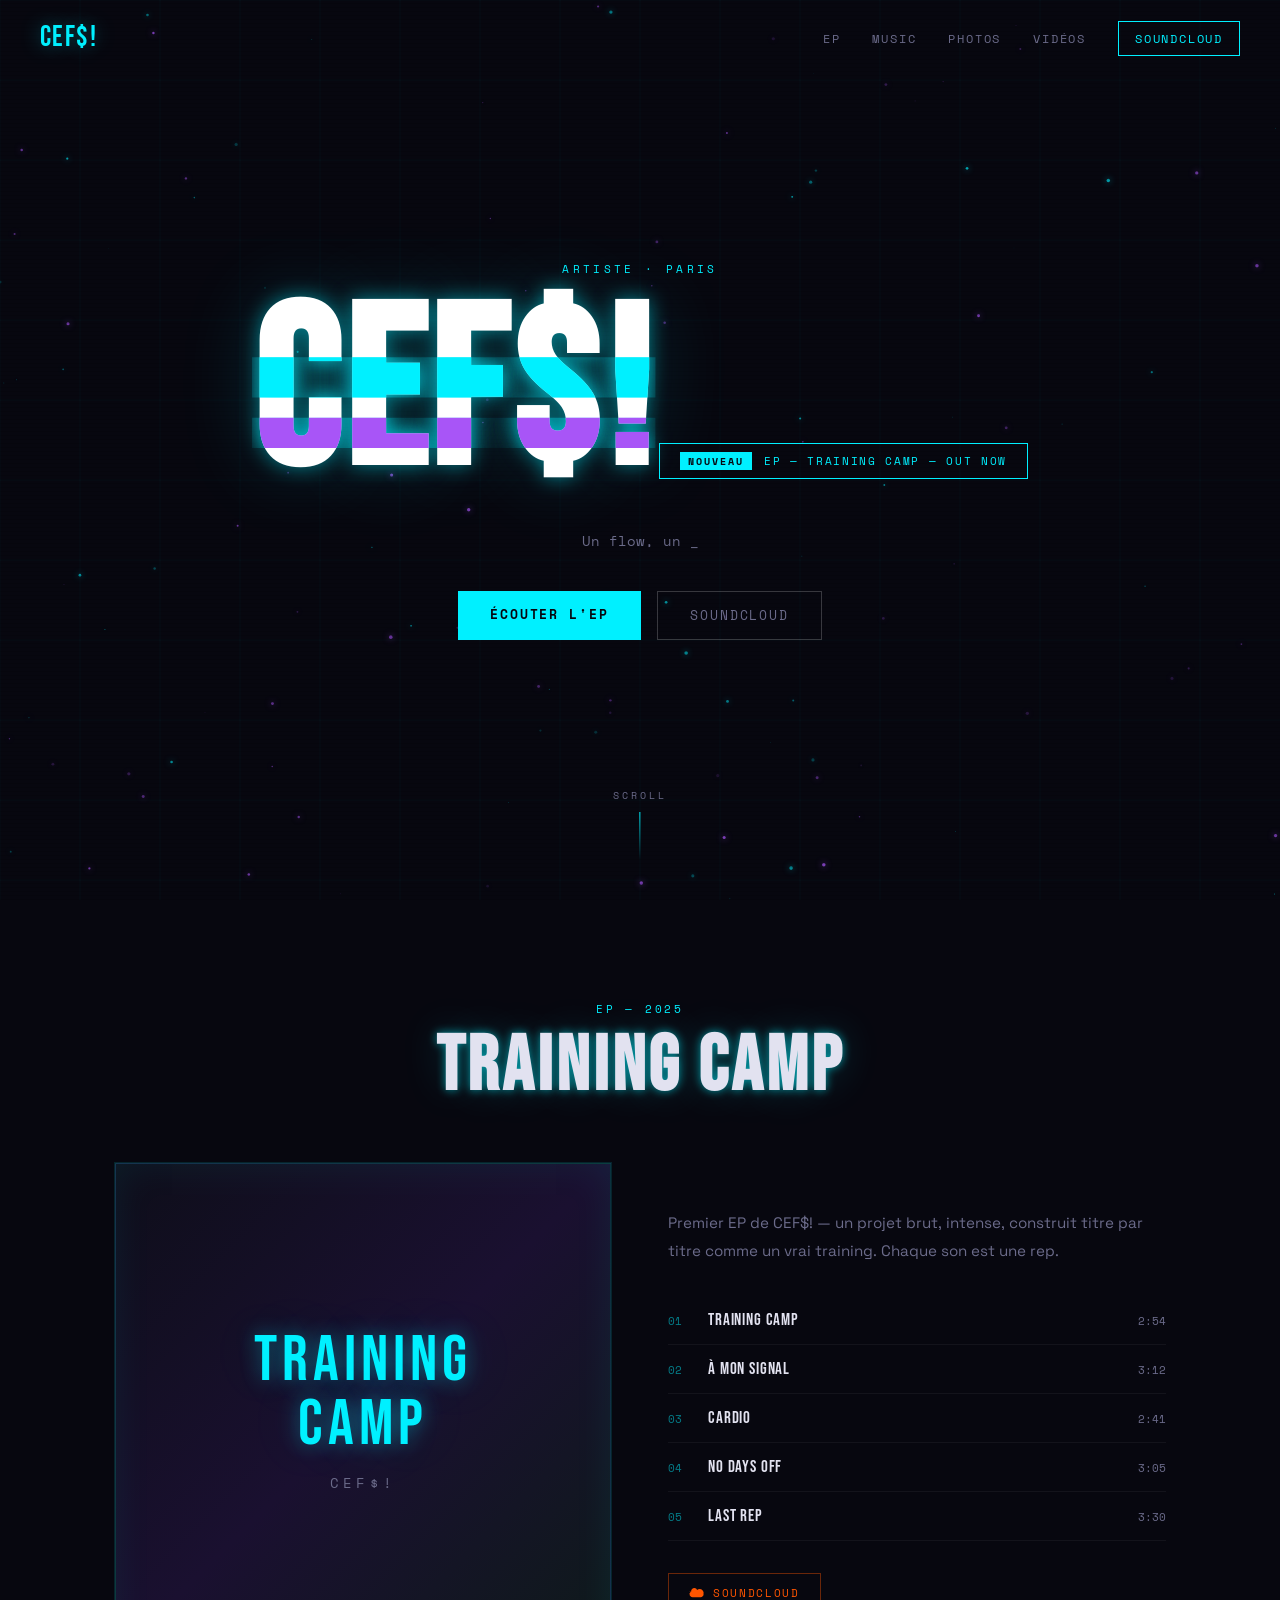
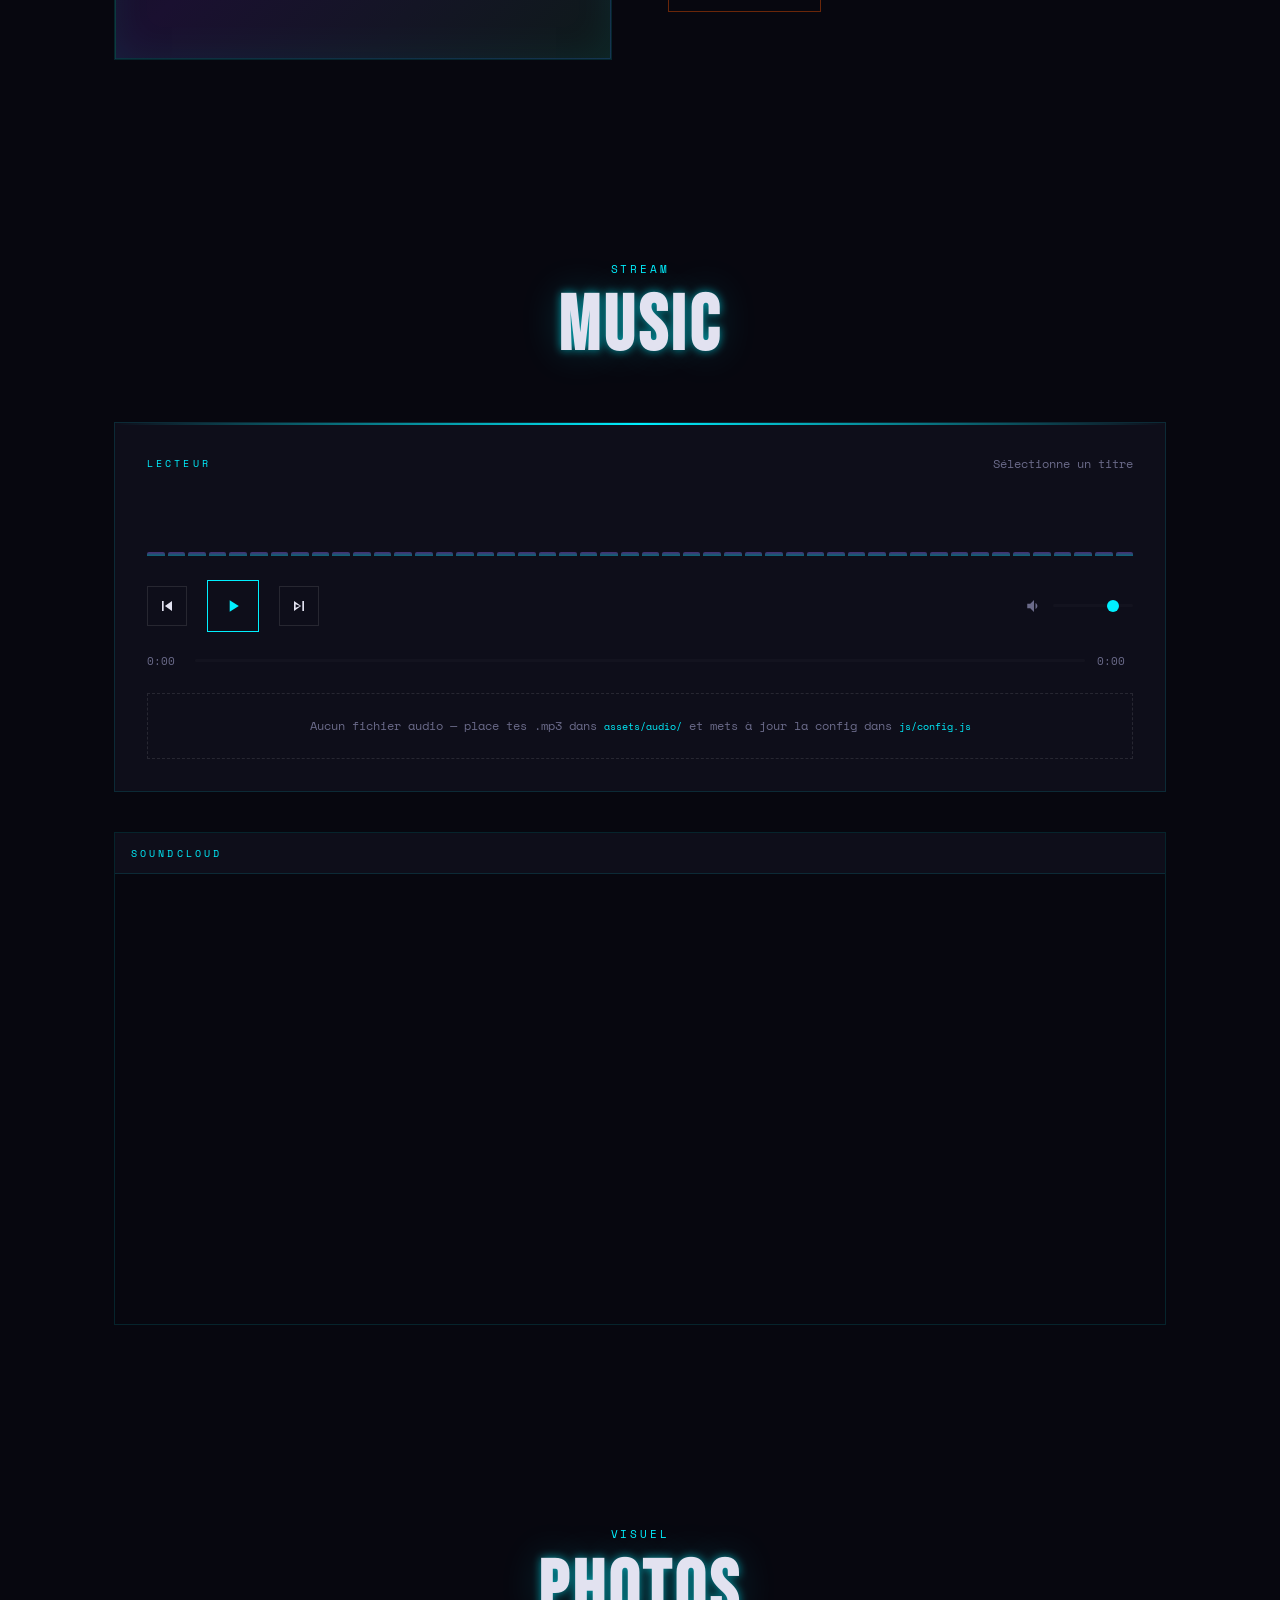
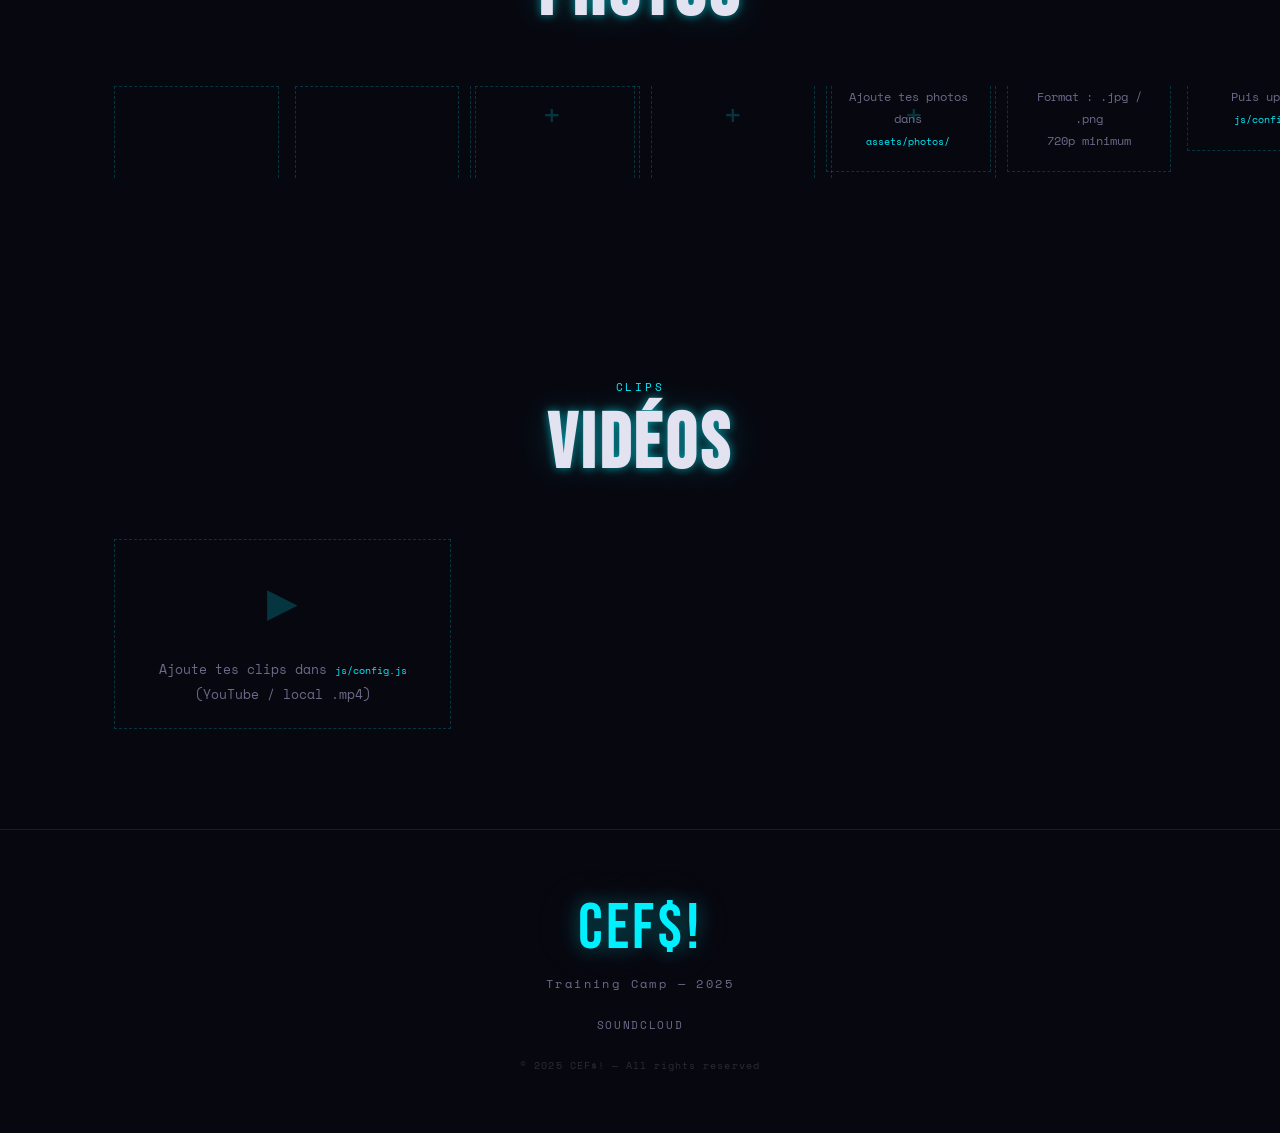
==== index.html @ 7697ee5e "feat: artist portfolio site for CEF$! — Training Camp EP Dark cinematic + neon futuristic one-page s" ====
<!DOCTYPE html>
<html lang="fr">
<head>
  <meta charset="UTF-8" />
  <meta name="viewport" content="width=device-width, initial-scale=1.0" />
  <title>CEF$! — Training Camp</title>
  <link rel="stylesheet" href="css/style.css" />
  <link rel="preconnect" href="https://fonts.googleapis.com" />
  <link rel="preconnect" href="https://fonts.gstatic.com" crossorigin />
  <link href="https://fonts.googleapis.com/css2?family=Bebas+Neue&family=Space+Grotesk:wght@300;400;500;700&family=Space+Mono:wght@400;700&display=swap" rel="stylesheet" />
</head>
<body>

  <!-- CANVAS BACKGROUND -->
  <canvas id="bg-canvas"></canvas>

  <!-- SCANLINE OVERLAY -->
  <div class="scanlines"></div>

  <!-- NAV -->
  <nav id="navbar">
    <div class="nav-logo" data-glitch="CEF$!">CEF$!</div>
    <ul class="nav-links">
      <li><a href="#ep">EP</a></li>
      <li><a href="#music">Music</a></li>
      <li><a href="#gallery">Photos</a></li>
      <li><a href="#videos">Vidéos</a></li>
      <li><a href="https://soundcloud.com/user-78859066" target="_blank" class="btn-sc">SoundCloud</a></li>
    </ul>
    <button class="nav-burger" id="burger" aria-label="Menu">
      <span></span><span></span><span></span>
    </button>
  </nav>

  <!-- HERO -->
  <section id="hero">
    <div class="hero-content">
      <p class="hero-label reveal-up">ARTISTE · PARIS</p>
      <h1 class="hero-name" id="glitch-name" data-text="CEF$!">CEF$!</h1>
      <div class="hero-ep-badge reveal-up">
        <span class="badge-new">NOUVEAU</span>
        <span class="badge-text">EP — TRAINING CAMP — OUT NOW</span>
      </div>
      <p class="hero-tagline" id="typewriter"></p>
      <div class="hero-ctas reveal-up">
        <a href="#ep" class="cta-primary">Écouter l'EP</a>
        <a href="https://soundcloud.com/user-78859066" target="_blank" class="cta-ghost">SoundCloud</a>
      </div>
    </div>
    <div class="hero-scroll-hint">
      <span>SCROLL</span>
      <div class="scroll-line"></div>
    </div>
  </section>

  <!-- EP SHOWCASE -->
  <section id="ep" class="section">
    <div class="container">
      <div class="section-header reveal-up">
        <span class="section-tag">EP — 2025</span>
        <h2 class="section-title neon-text">TRAINING CAMP</h2>
      </div>
      <div class="ep-layout">
        <div class="ep-cover reveal-left">
          <div class="ep-cover-inner">
            <img src="assets/photos/ep-cover.jpg" alt="Training Camp EP Cover" onerror="this.parentElement.classList.add('no-cover')" />
            <div class="ep-cover-placeholder">
              <span class="ep-cover-title">TRAINING<br/>CAMP</span>
              <span class="ep-cover-artist">CEF$!</span>
            </div>
            <div class="ep-cover-glow"></div>
          </div>
        </div>
        <div class="ep-tracks reveal-right">
          <p class="ep-desc">Premier EP de CEF$! — un projet brut, intense, construit titre par titre comme un vrai training. Chaque son est une rep.</p>
          <div class="tracklist" id="tracklist">
            <!-- Tracks are rendered by JS from the config -->
          </div>
          <div class="ep-links">
            <a href="https://soundcloud.com/user-78859066" target="_blank" class="ep-link soundcloud">
              <svg viewBox="0 0 24 24" fill="currentColor"><path d="M1.175 12.225c-.015.114-.025.229-.025.347 0 .118.01.233.025.347L0 12.572c0-.118.008-.233.025-.347L1.175 12.225zm1.65-1.185c-.257 0-.494.056-.706.156L.825 10.1c.343-.156.722-.244 1.12-.244.257 0 .504.037.737.107L1.825 11.04zm19.175.96c0-3.315-2.685-6-6-6-1.485 0-2.843.54-3.882 1.432C11.55 5.688 9.95 4.5 8.075 4.5 5.38 4.5 3.175 6.706 3.175 9.4c0 .28.025.556.075.825C1.8 10.781.9 12.194.9 13.8c0 2.483 2.016 4.5 4.5 4.5h12c2.483 0 4.5-2.017 4.5-4.5 0-.394-.05-.775-.15-1.138-.018.004-.034.01-.05.014.3-.537.3-1.176.3-1.676z"/></svg>
              SoundCloud
            </a>
          </div>
        </div>
      </div>
    </div>
  </section>

  <!-- MUSIC PLAYER -->
  <section id="music" class="section">
    <div class="container">
      <div class="section-header reveal-up">
        <span class="section-tag">STREAM</span>
        <h2 class="section-title neon-text">MUSIC</h2>
      </div>

      <!-- LOCAL PLAYER -->
      <div class="player-wrapper reveal-up" id="local-player-section">
        <div class="player-header">
          <span class="player-label">LECTEUR</span>
          <span class="player-now-playing" id="now-playing">Sélectionne un titre</span>
        </div>
        <div class="visualizer" id="visualizer">
          <div class="viz-bars">
            <!-- bars generated by JS -->
          </div>
        </div>
        <div class="player-controls">
          <button class="ctrl-btn" id="prev-btn" aria-label="Précédent">
            <svg viewBox="0 0 24 24" fill="currentColor"><path d="M6 6h2v12H6zm3.5 6 8.5 6V6z"/></svg>
          </button>
          <button class="ctrl-btn play-btn" id="play-btn" aria-label="Lecture">
            <svg id="play-icon" viewBox="0 0 24 24" fill="currentColor"><path d="M8 5v14l11-7z"/></svg>
            <svg id="pause-icon" viewBox="0 0 24 24" fill="currentColor" style="display:none"><path d="M6 19h4V5H6v14zm8-14v14h4V5h-4z"/></svg>
          </button>
          <button class="ctrl-btn" id="next-btn" aria-label="Suivant">
            <svg viewBox="0 0 24 24" fill="currentColor"><path d="M6 18l8.5-6L6 6v12zm2-8.14 5.14 2.14L8 14.14V9.86zM16 6h2v12h-2z"/></svg>
          </button>
          <div class="volume-control">
            <svg viewBox="0 0 24 24" fill="currentColor" class="vol-icon"><path d="M3 9v6h4l5 5V4L7 9H3zm13.5 3c0-1.77-1.02-3.29-2.5-4.03v8.05c1.48-.73 2.5-2.25 2.5-4.02z"/></svg>
            <input type="range" id="volume" min="0" max="1" step="0.01" value="0.8" />
          </div>
        </div>
        <div class="progress-wrapper">
          <span class="time-current" id="time-current">0:00</span>
          <div class="progress-bar" id="progress-bar">
            <div class="progress-fill" id="progress-fill"></div>
            <div class="progress-thumb" id="progress-thumb"></div>
          </div>
          <span class="time-total" id="time-total">0:00</span>
        </div>
        <div class="local-tracklist" id="local-tracklist">
          <p class="no-tracks">Aucun fichier audio — place tes .mp3 dans <code>assets/audio/</code> et mets à jour la config dans <code>js/config.js</code></p>
        </div>
      </div>

      <!-- SOUNDCLOUD EMBED -->
      <div class="sc-embed-wrapper reveal-up">
        <div class="sc-label">SOUNDCLOUD</div>
        <iframe
          id="sc-player"
          width="100%"
          height="450"
          scrolling="no"
          frameborder="no"
          allow="autoplay"
          src="https://w.soundcloud.com/player/?url=https%3A//soundcloud.com/user-78859066&color=%2300f0ff&auto_play=false&hide_related=false&show_comments=false&show_user=true&show_reposts=false&show_teaser=true&visual=true">
        </iframe>
      </div>
    </div>
  </section>

  <!-- GALLERY -->
  <section id="gallery" class="section">
    <div class="container">
      <div class="section-header reveal-up">
        <span class="section-tag">VISUEL</span>
        <h2 class="section-title neon-text">PHOTOS</h2>
      </div>
      <div class="gallery-grid" id="gallery-grid">
        <!-- Populated by JS from assets/photos/ config -->
        <div class="gallery-placeholder">
          <div class="placeholder-card">
            <span>+</span>
            <p>Ajoute tes photos dans<br/><code>assets/photos/</code></p>
          </div>
          <div class="placeholder-card">
            <span>+</span>
            <p>Format : .jpg / .png<br/>720p minimum</p>
          </div>
          <div class="placeholder-card">
            <span>+</span>
            <p>Puis update<br/><code>js/config.js</code></p>
          </div>
        </div>
      </div>
    </div>
  </section>

  <!-- VIDEOS -->
  <section id="videos" class="section">
    <div class="container">
      <div class="section-header reveal-up">
        <span class="section-tag">CLIPS</span>
        <h2 class="section-title neon-text">VIDÉOS</h2>
      </div>
      <div class="videos-grid" id="videos-grid">
        <div class="video-placeholder reveal-up">
          <div class="placeholder-video-card">
            <div class="play-icon-large">▶</div>
            <p>Ajoute tes clips dans <code>js/config.js</code><br/>(YouTube / local .mp4)</p>
          </div>
        </div>
      </div>
    </div>
  </section>

  <!-- FOOTER -->
  <footer id="footer">
    <div class="footer-inner">
      <div class="footer-name" data-glitch="CEF$!">CEF$!</div>
      <p class="footer-ep">Training Camp — 2025</p>
      <div class="footer-links">
        <a href="https://soundcloud.com/user-78859066" target="_blank">SoundCloud</a>
      </div>
      <p class="footer-copy">© 2025 CEF$! — All rights reserved</p>
    </div>
  </footer>

  <!-- LIGHTBOX -->
  <div class="lightbox" id="lightbox">
    <button class="lightbox-close" id="lightbox-close">✕</button>
    <button class="lightbox-prev" id="lightbox-prev">‹</button>
    <button class="lightbox-next" id="lightbox-next">›</button>
    <img class="lightbox-img" id="lightbox-img" src="" alt="" />
  </div>

  <audio id="audio-element" preload="metadata"></audio>

  <script src="js/config.js"></script>
  <script src="js/main.js"></script>
</body>
</html>
---- css/style.css ----
/* ============================================================
   CEF$! — TRAINING CAMP — STYLESHEET
   Style: Dark Cinématique + Néon Futuriste
   ============================================================ */

/* ---------- CUSTOM PROPERTIES ---------- */
:root {
  --bg:          #07070f;
  --bg-card:     #0e0e1a;
  --bg-card-2:   #13131f;
  --neon-cyan:   #00f0ff;
  --neon-purple: #a855f7;
  --neon-yellow: #f0e000;
  --text:        #e2e2f0;
  --text-muted:  #6b6b8a;
  --border:      rgba(0, 240, 255, 0.12);
  --glow-cyan:   0 0 20px rgba(0, 240, 255, 0.4), 0 0 60px rgba(0, 240, 255, 0.15);
  --glow-purple: 0 0 20px rgba(168, 85, 247, 0.4), 0 0 60px rgba(168, 85, 247, 0.15);
  --font-display: 'Bebas Neue', sans-serif;
  --font-body:    'Space Grotesk', sans-serif;
  --font-mono:    'Space Mono', monospace;
  --radius:       4px;
  --transition:   0.3s cubic-bezier(0.4, 0, 0.2, 1);
}

/* ---------- RESET & BASE ---------- */
*, *::before, *::after { box-sizing: border-box; margin: 0; padding: 0; }

html { scroll-behavior: smooth; font-size: 16px; }

body {
  background: var(--bg);
  color: var(--text);
  font-family: var(--font-body);
  overflow-x: hidden;
  position: relative;
}

a { color: inherit; text-decoration: none; }
img { max-width: 100%; display: block; }
button { background: none; border: none; cursor: pointer; color: inherit; }
code { font-family: var(--font-mono); font-size: 0.8em; color: var(--neon-cyan); }

/* ---------- CANVAS BACKGROUND ---------- */
#bg-canvas {
  position: fixed;
  inset: 0;
  z-index: 0;
  pointer-events: none;
}

/* ---------- SCANLINES ---------- */
.scanlines {
  position: fixed;
  inset: 0;
  z-index: 1;
  pointer-events: none;
  background: repeating-linear-gradient(
    to bottom,
    transparent 0px,
    transparent 3px,
    rgba(0, 0, 0, 0.08) 3px,
    rgba(0, 0, 0, 0.08) 4px
  );
}

/* ---------- LAYOUT ---------- */
.container {
  max-width: 1100px;
  margin: 0 auto;
  padding: 0 24px;
  position: relative;
  z-index: 2;
}

.section {
  padding: 100px 0;
  position: relative;
  z-index: 2;
}

.section-header {
  margin-bottom: 56px;
  text-align: center;
}

.section-tag {
  font-family: var(--font-mono);
  font-size: 0.7rem;
  letter-spacing: 0.25em;
  color: var(--neon-cyan);
  text-transform: uppercase;
  display: block;
  margin-bottom: 12px;
}

.section-title {
  font-family: var(--font-display);
  font-size: clamp(2.5rem, 6vw, 5rem);
  letter-spacing: 0.05em;
  line-height: 1;
}

.neon-text {
  color: var(--text);
  text-shadow:
    0 0 10px rgba(0, 240, 255, 0.6),
    0 0 40px rgba(0, 240, 255, 0.2);
}

/* ---------- NAV ---------- */
#navbar {
  position: fixed;
  top: 0;
  left: 0;
  right: 0;
  z-index: 100;
  display: flex;
  align-items: center;
  justify-content: space-between;
  padding: 20px 40px;
  transition: background var(--transition), backdrop-filter var(--transition);
}

#navbar.scrolled {
  background: rgba(7, 7, 15, 0.85);
  backdrop-filter: blur(16px);
  border-bottom: 1px solid var(--border);
}

.nav-logo {
  font-family: var(--font-display);
  font-size: 1.8rem;
  letter-spacing: 0.05em;
  color: var(--neon-cyan);
  cursor: pointer;
  text-shadow: var(--glow-cyan);
  position: relative;
}

.nav-links {
  display: flex;
  align-items: center;
  gap: 32px;
  list-style: none;
}

.nav-links a {
  font-family: var(--font-mono);
  font-size: 0.75rem;
  letter-spacing: 0.15em;
  text-transform: uppercase;
  color: var(--text-muted);
  transition: color var(--transition);
}

.nav-links a:hover { color: var(--neon-cyan); }

.nav-links .btn-sc {
  border: 1px solid var(--neon-cyan);
  padding: 8px 16px;
  color: var(--neon-cyan);
  transition: background var(--transition), box-shadow var(--transition);
}

.nav-links .btn-sc:hover {
  background: rgba(0, 240, 255, 0.1);
  box-shadow: var(--glow-cyan);
}

.nav-burger {
  display: none;
  flex-direction: column;
  gap: 5px;
  padding: 4px;
}

.nav-burger span {
  width: 24px;
  height: 2px;
  background: var(--neon-cyan);
  transition: var(--transition);
}

/* ---------- HERO ---------- */
#hero {
  min-height: 100vh;
  display: flex;
  align-items: center;
  justify-content: center;
  position: relative;
  z-index: 2;
  overflow: hidden;
}

.hero-content {
  text-align: center;
  padding: 0 24px;
}

.hero-label {
  font-family: var(--font-mono);
  font-size: 0.7rem;
  letter-spacing: 0.3em;
  color: var(--neon-cyan);
  text-transform: uppercase;
  margin-bottom: 20px;
  opacity: 0;
  transform: translateY(20px);
}

/* GLITCH NAME */
.hero-name {
  font-family: var(--font-display);
  font-size: clamp(5rem, 18vw, 14rem);
  line-height: 0.9;
  letter-spacing: 0.02em;
  color: #fff;
  position: relative;
  display: inline-block;
  text-shadow:
    0 0 20px rgba(0, 240, 255, 0.5),
    0 0 80px rgba(0, 240, 255, 0.2);
  margin-bottom: 32px;
}

.hero-name::before,
.hero-name::after {
  content: attr(data-text);
  position: absolute;
  inset: 0;
  font-family: var(--font-display);
  font-size: inherit;
  line-height: inherit;
  letter-spacing: inherit;
}

.hero-name::before {
  color: var(--neon-cyan);
  animation: glitch-1 4s infinite;
  clip-path: polygon(0 30%, 100% 30%, 100% 50%, 0 50%);
}

.hero-name::after {
  color: var(--neon-purple);
  animation: glitch-2 4s infinite;
  clip-path: polygon(0 60%, 100% 60%, 100% 75%, 0 75%);
}

@keyframes glitch-1 {
  0%, 90%, 100% { transform: translate(0); opacity: 0; }
  91% { transform: translate(-3px, 1px); opacity: 0.8; }
  93% { transform: translate(3px, -1px); opacity: 0.8; }
  95% { transform: translate(-2px, 2px); opacity: 0.8; }
  97% { transform: translate(0); opacity: 0; }
}

@keyframes glitch-2 {
  0%, 88%, 100% { transform: translate(0); opacity: 0; }
  89% { transform: translate(3px, -2px); opacity: 0.7; }
  91% { transform: translate(-3px, 1px); opacity: 0.7; }
  94% { transform: translate(2px, -1px); opacity: 0.7; }
  96% { transform: translate(0); opacity: 0; }
}

.hero-ep-badge {
  display: inline-flex;
  align-items: center;
  gap: 12px;
  border: 1px solid var(--neon-cyan);
  padding: 8px 20px;
  margin-bottom: 24px;
  opacity: 0;
  transform: translateY(20px);
  animation: neon-pulse 2s ease-in-out infinite;
}

@keyframes neon-pulse {
  0%, 100% { box-shadow: 0 0 8px rgba(0,240,255,0.3); }
  50%       { box-shadow: var(--glow-cyan); }
}

.badge-new {
  font-family: var(--font-mono);
  font-size: 0.6rem;
  letter-spacing: 0.2em;
  color: var(--bg);
  background: var(--neon-cyan);
  padding: 2px 8px;
  font-weight: 700;
}

.badge-text {
  font-family: var(--font-mono);
  font-size: 0.7rem;
  letter-spacing: 0.15em;
  color: var(--neon-cyan);
}

.hero-tagline {
  font-family: var(--font-mono);
  font-size: 0.9rem;
  color: var(--text-muted);
  min-height: 1.4em;
  margin-bottom: 40px;
}

.hero-tagline::after {
  content: '_';
  animation: blink 0.8s step-end infinite;
}

@keyframes blink { 0%, 100% { opacity: 1; } 50% { opacity: 0; } }

.hero-ctas {
  display: flex;
  gap: 16px;
  justify-content: center;
  flex-wrap: wrap;
  opacity: 0;
  transform: translateY(20px);
}

.cta-primary {
  font-family: var(--font-mono);
  font-size: 0.8rem;
  letter-spacing: 0.15em;
  text-transform: uppercase;
  background: var(--neon-cyan);
  color: var(--bg);
  padding: 14px 32px;
  font-weight: 700;
  transition: var(--transition);
}

.cta-primary:hover {
  background: #fff;
  box-shadow: var(--glow-cyan);
}

.cta-ghost {
  font-family: var(--font-mono);
  font-size: 0.8rem;
  letter-spacing: 0.15em;
  text-transform: uppercase;
  border: 1px solid rgba(255,255,255,0.2);
  color: var(--text-muted);
  padding: 14px 32px;
  transition: var(--transition);
}

.cta-ghost:hover {
  border-color: var(--neon-cyan);
  color: var(--neon-cyan);
}

.hero-scroll-hint {
  position: absolute;
  bottom: 40px;
  left: 50%;
  transform: translateX(-50%);
  display: flex;
  flex-direction: column;
  align-items: center;
  gap: 10px;
  font-family: var(--font-mono);
  font-size: 0.6rem;
  letter-spacing: 0.3em;
  color: var(--text-muted);
}

.scroll-line {
  width: 1px;
  height: 48px;
  background: linear-gradient(to bottom, var(--neon-cyan), transparent);
  animation: scroll-line 2s ease-in-out infinite;
}

@keyframes scroll-line {
  0% { transform: scaleY(0); transform-origin: top; opacity: 1; }
  50% { transform: scaleY(1); transform-origin: top; opacity: 1; }
  51% { transform: scaleY(1); transform-origin: bottom; }
  100% { transform: scaleY(0); transform-origin: bottom; opacity: 0; }
}

/* ---------- EP SHOWCASE ---------- */
.ep-layout {
  display: grid;
  grid-template-columns: 1fr 1fr;
  gap: 56px;
  align-items: center;
}

/* EP COVER */
.ep-cover-inner {
  position: relative;
  aspect-ratio: 1;
  overflow: hidden;
  border: 1px solid var(--border);
}

.ep-cover-inner img {
  width: 100%;
  height: 100%;
  object-fit: cover;
  display: block;
}

.no-cover img { display: none; }
.no-cover .ep-cover-placeholder { display: flex !important; }

.ep-cover-placeholder {
  display: none;
  position: absolute;
  inset: 0;
  flex-direction: column;
  align-items: center;
  justify-content: center;
  background: linear-gradient(135deg, #0e0e1a 0%, #1a1030 50%, #0e1a1a 100%);
  border: 1px solid var(--border);
}

.ep-cover-title {
  font-family: var(--font-display);
  font-size: clamp(2rem, 6vw, 4rem);
  letter-spacing: 0.08em;
  line-height: 1;
  text-align: center;
  color: var(--neon-cyan);
  text-shadow: var(--glow-cyan);
}

.ep-cover-artist {
  font-family: var(--font-mono);
  font-size: 0.85rem;
  letter-spacing: 0.3em;
  color: var(--text-muted);
  margin-top: 16px;
}

.ep-cover-glow {
  position: absolute;
  inset: -1px;
  box-shadow: inset 0 0 40px rgba(0, 240, 255, 0.08);
  pointer-events: none;
}

/* TRACKLIST */
.ep-desc {
  color: var(--text-muted);
  line-height: 1.8;
  margin-bottom: 32px;
  font-size: 0.95rem;
}

.tracklist {
  display: flex;
  flex-direction: column;
  gap: 0;
  margin-bottom: 32px;
}

.track-item {
  display: flex;
  align-items: center;
  gap: 16px;
  padding: 14px 0;
  border-bottom: 1px solid rgba(255,255,255,0.05);
  transition: var(--transition);
  cursor: default;
}

.track-item:hover {
  padding-left: 8px;
  border-bottom-color: rgba(0, 240, 255, 0.2);
}

.track-item:hover .track-title { color: var(--neon-cyan); }

.track-num {
  font-family: var(--font-mono);
  font-size: 0.7rem;
  color: var(--neon-cyan);
  opacity: 0.5;
  width: 24px;
  flex-shrink: 0;
}

.track-title {
  font-family: var(--font-display);
  font-size: 1.05rem;
  letter-spacing: 0.05em;
  flex: 1;
  transition: color var(--transition);
}

.track-duration {
  font-family: var(--font-mono);
  font-size: 0.7rem;
  color: var(--text-muted);
}

.ep-links {
  display: flex;
  gap: 12px;
  flex-wrap: wrap;
}

.ep-link {
  display: flex;
  align-items: center;
  gap: 8px;
  font-family: var(--font-mono);
  font-size: 0.7rem;
  letter-spacing: 0.15em;
  text-transform: uppercase;
  padding: 10px 20px;
  border: 1px solid;
  transition: var(--transition);
}

.ep-link svg { width: 16px; height: 16px; }

.ep-link.soundcloud {
  border-color: rgba(255, 85, 0, 0.4);
  color: #ff5500;
}

.ep-link.soundcloud:hover {
  background: rgba(255, 85, 0, 0.1);
  box-shadow: 0 0 20px rgba(255, 85, 0, 0.3);
}

/* ---------- MUSIC PLAYER ---------- */
.player-wrapper {
  background: var(--bg-card);
  border: 1px solid var(--border);
  padding: 32px;
  margin-bottom: 40px;
  position: relative;
  overflow: hidden;
}

.player-wrapper::before {
  content: '';
  position: absolute;
  top: 0;
  left: 0;
  right: 0;
  height: 2px;
  background: linear-gradient(90deg, transparent, var(--neon-cyan), transparent);
}

.player-header {
  display: flex;
  justify-content: space-between;
  align-items: center;
  margin-bottom: 24px;
}

.player-label {
  font-family: var(--font-mono);
  font-size: 0.65rem;
  letter-spacing: 0.3em;
  color: var(--neon-cyan);
}

.player-now-playing {
  font-family: var(--font-mono);
  font-size: 0.75rem;
  color: var(--text-muted);
}

/* VISUALIZER */
.visualizer {
  height: 60px;
  display: flex;
  align-items: flex-end;
  gap: 3px;
  margin-bottom: 24px;
  overflow: hidden;
}

.viz-bars {
  display: flex;
  align-items: flex-end;
  gap: 3px;
  width: 100%;
}

.viz-bar {
  flex: 1;
  background: linear-gradient(to top, var(--neon-cyan), var(--neon-purple));
  border-radius: 2px 2px 0 0;
  min-height: 4px;
  transition: height 0.1s ease;
  opacity: 0.4;
  animation: idle-bar var(--delay, 1s) ease-in-out infinite alternate;
}

.viz-bar.active { opacity: 1; }

@keyframes idle-bar {
  from { height: 4px; }
  to   { height: var(--max-h, 20px); }
}

/* CONTROLS */
.player-controls {
  display: flex;
  align-items: center;
  gap: 20px;
  margin-bottom: 20px;
}

.ctrl-btn {
  width: 40px;
  height: 40px;
  display: flex;
  align-items: center;
  justify-content: center;
  border: 1px solid rgba(255,255,255,0.1);
  transition: var(--transition);
  flex-shrink: 0;
}

.ctrl-btn svg { width: 20px; height: 20px; }

.ctrl-btn:hover {
  border-color: var(--neon-cyan);
  color: var(--neon-cyan);
}

.play-btn {
  width: 52px;
  height: 52px;
  border-color: var(--neon-cyan);
  color: var(--neon-cyan);
  position: relative;
}

.play-btn:hover {
  background: rgba(0, 240, 255, 0.1);
  box-shadow: var(--glow-cyan);
}

.volume-control {
  display: flex;
  align-items: center;
  gap: 10px;
  margin-left: auto;
}

.vol-icon { width: 18px; height: 18px; color: var(--text-muted); }

#volume {
  -webkit-appearance: none;
  appearance: none;
  width: 80px;
  height: 3px;
  background: var(--bg-card-2);
  outline: none;
  border-radius: 2px;
}

#volume::-webkit-slider-thumb {
  -webkit-appearance: none;
  appearance: none;
  width: 12px;
  height: 12px;
  border-radius: 50%;
  background: var(--neon-cyan);
  cursor: pointer;
}

/* PROGRESS */
.progress-wrapper {
  display: flex;
  align-items: center;
  gap: 12px;
  margin-bottom: 24px;
}

.time-current, .time-total {
  font-family: var(--font-mono);
  font-size: 0.7rem;
  color: var(--text-muted);
  width: 36px;
  flex-shrink: 0;
}

.progress-bar {
  flex: 1;
  height: 3px;
  background: var(--bg-card-2);
  position: relative;
  cursor: pointer;
  border-radius: 2px;
}

.progress-fill {
  height: 100%;
  background: linear-gradient(90deg, var(--neon-cyan), var(--neon-purple));
  width: 0%;
  border-radius: 2px;
  transition: width 0.1s linear;
}

.progress-thumb {
  width: 12px;
  height: 12px;
  border-radius: 50%;
  background: var(--neon-cyan);
  position: absolute;
  top: 50%;
  left: 0%;
  transform: translate(-50%, -50%);
  opacity: 0;
  transition: opacity var(--transition);
}

.progress-bar:hover .progress-thumb { opacity: 1; }

/* LOCAL TRACKLIST */
.local-tracklist { margin-top: 4px; }

.no-tracks {
  font-family: var(--font-mono);
  font-size: 0.75rem;
  color: var(--text-muted);
  text-align: center;
  padding: 20px;
  border: 1px dashed rgba(255,255,255,0.1);
  line-height: 2;
}

.local-track {
  display: flex;
  align-items: center;
  gap: 14px;
  padding: 12px;
  cursor: pointer;
  border-bottom: 1px solid rgba(255,255,255,0.04);
  transition: var(--transition);
}

.local-track:hover { background: var(--bg-card-2); }
.local-track.playing { background: rgba(0, 240, 255, 0.05); }
.local-track.playing .lt-title { color: var(--neon-cyan); }

.lt-num {
  font-family: var(--font-mono);
  font-size: 0.65rem;
  color: var(--text-muted);
  width: 20px;
  text-align: center;
}

.lt-title {
  flex: 1;
  font-size: 0.9rem;
  font-weight: 500;
  transition: color var(--transition);
}

.lt-icon { width: 16px; height: 16px; color: var(--neon-cyan); opacity: 0; }
.local-track.playing .lt-icon { opacity: 1; }

/* SOUNDCLOUD EMBED */
.sc-embed-wrapper {
  position: relative;
  border: 1px solid var(--border);
  overflow: hidden;
}

.sc-label {
  font-family: var(--font-mono);
  font-size: 0.65rem;
  letter-spacing: 0.3em;
  color: var(--neon-cyan);
  padding: 12px 16px;
  border-bottom: 1px solid var(--border);
  background: var(--bg-card);
}

.sc-embed-wrapper iframe { display: block; }

/* ---------- GALLERY ---------- */
.gallery-grid {
  columns: 3;
  column-gap: 16px;
}

.gallery-item {
  break-inside: avoid;
  margin-bottom: 16px;
  overflow: hidden;
  position: relative;
  cursor: pointer;
  border: 1px solid transparent;
  transition: var(--transition);
}

.gallery-item:hover {
  border-color: var(--neon-cyan);
  box-shadow: var(--glow-cyan);
}

.gallery-item img {
  width: 100%;
  display: block;
  transition: transform 0.5s ease;
}

.gallery-item:hover img { transform: scale(1.04); }

.gallery-item-overlay {
  position: absolute;
  inset: 0;
  background: linear-gradient(to top, rgba(0,0,0,0.7) 0%, transparent 60%);
  opacity: 0;
  transition: opacity var(--transition);
  display: flex;
  align-items: flex-end;
  padding: 16px;
}

.gallery-item:hover .gallery-item-overlay { opacity: 1; }

.gallery-item-label {
  font-family: var(--font-mono);
  font-size: 0.7rem;
  letter-spacing: 0.1em;
  color: var(--neon-cyan);
}

.gallery-placeholder {
  display: grid;
  grid-template-columns: repeat(3, 1fr);
  gap: 16px;
}

.placeholder-card {
  aspect-ratio: 3/4;
  border: 1px dashed rgba(0, 240, 255, 0.2);
  display: flex;
  flex-direction: column;
  align-items: center;
  justify-content: center;
  gap: 12px;
  color: var(--text-muted);
  font-family: var(--font-mono);
  font-size: 0.75rem;
  text-align: center;
  padding: 20px;
  line-height: 1.8;
}

.placeholder-card span {
  font-size: 2rem;
  color: rgba(0, 240, 255, 0.2);
}

/* ---------- VIDEOS ---------- */
.videos-grid {
  display: grid;
  grid-template-columns: repeat(auto-fill, minmax(320px, 1fr));
  gap: 20px;
}

.video-card {
  position: relative;
  overflow: hidden;
  border: 1px solid var(--border);
  aspect-ratio: 16/9;
  background: var(--bg-card);
  transition: var(--transition);
}

.video-card:hover {
  border-color: var(--neon-cyan);
  box-shadow: var(--glow-cyan);
}

.video-card iframe,
.video-card video {
  width: 100%;
  height: 100%;
  display: block;
}

.video-card .video-title {
  position: absolute;
  bottom: 0;
  left: 0;
  right: 0;
  padding: 12px 16px;
  background: linear-gradient(transparent, rgba(0,0,0,0.8));
  font-family: var(--font-mono);
  font-size: 0.75rem;
  letter-spacing: 0.1em;
}

.placeholder-video-card {
  aspect-ratio: 16/9;
  border: 1px dashed rgba(0, 240, 255, 0.2);
  display: flex;
  flex-direction: column;
  align-items: center;
  justify-content: center;
  gap: 16px;
  color: var(--text-muted);
  font-family: var(--font-mono);
  font-size: 0.8rem;
  text-align: center;
  padding: 20px;
  line-height: 2;
  width: 100%;
  max-width: 560px;
  margin: 0 auto;
}

.play-icon-large {
  font-size: 2.5rem;
  color: rgba(0, 240, 255, 0.2);
}

/* ---------- FOOTER ---------- */
#footer {
  border-top: 1px solid var(--border);
  padding: 60px 40px;
  text-align: center;
  position: relative;
  z-index: 2;
}

.footer-name {
  font-family: var(--font-display);
  font-size: 4rem;
  letter-spacing: 0.05em;
  color: var(--neon-cyan);
  text-shadow: var(--glow-cyan);
  margin-bottom: 8px;
}

.footer-ep {
  font-family: var(--font-mono);
  font-size: 0.75rem;
  letter-spacing: 0.2em;
  color: var(--text-muted);
  margin-bottom: 24px;
}

.footer-links {
  display: flex;
  justify-content: center;
  gap: 24px;
  margin-bottom: 24px;
}

.footer-links a {
  font-family: var(--font-mono);
  font-size: 0.7rem;
  letter-spacing: 0.15em;
  text-transform: uppercase;
  color: var(--text-muted);
  transition: color var(--transition);
}

.footer-links a:hover { color: var(--neon-cyan); }

.footer-copy {
  font-family: var(--font-mono);
  font-size: 0.65rem;
  color: rgba(255,255,255,0.15);
  letter-spacing: 0.1em;
}

/* ---------- LIGHTBOX ---------- */
.lightbox {
  position: fixed;
  inset: 0;
  z-index: 200;
  background: rgba(0,0,0,0.95);
  display: flex;
  align-items: center;
  justify-content: center;
  opacity: 0;
  pointer-events: none;
  transition: opacity 0.3s ease;
}

.lightbox.open {
  opacity: 1;
  pointer-events: all;
}

.lightbox-img {
  max-width: 90vw;
  max-height: 90vh;
  object-fit: contain;
  border: 1px solid var(--border);
}

.lightbox-close {
  position: absolute;
  top: 24px;
  right: 24px;
  font-size: 1.5rem;
  color: var(--text-muted);
  transition: color var(--transition);
}

.lightbox-close:hover { color: var(--neon-cyan); }

.lightbox-prev, .lightbox-next {
  position: absolute;
  top: 50%;
  transform: translateY(-50%);
  font-size: 3rem;
  color: var(--text-muted);
  padding: 20px;
  transition: color var(--transition);
}

.lightbox-prev { left: 12px; }
.lightbox-next { right: 12px; }
.lightbox-prev:hover, .lightbox-next:hover { color: var(--neon-cyan); }

/* ---------- REVEAL ANIMATIONS ---------- */
.reveal-up {
  opacity: 0;
  transform: translateY(40px);
  transition: opacity 0.7s ease, transform 0.7s ease;
}

.reveal-left {
  opacity: 0;
  transform: translateX(-40px);
  transition: opacity 0.7s ease, transform 0.7s ease;
}

.reveal-right {
  opacity: 0;
  transform: translateX(40px);
  transition: opacity 0.7s ease, transform 0.7s ease;
}

.revealed {
  opacity: 1 !important;
  transform: translate(0) !important;
}

/* ---------- RESPONSIVE ---------- */
@media (max-width: 768px) {
  #navbar { padding: 16px 20px; }

  .nav-links {
    position: fixed;
    top: 0;
    right: 0;
    bottom: 0;
    width: 260px;
    background: rgba(7, 7, 15, 0.98);
    backdrop-filter: blur(20px);
    flex-direction: column;
    justify-content: center;
    align-items: center;
    gap: 32px;
    transform: translateX(100%);
    transition: transform 0.3s ease;
    border-left: 1px solid var(--border);
    z-index: 99;
  }

  .nav-links.open { transform: translateX(0); }
  .nav-links a { font-size: 0.9rem; }
  .nav-burger { display: flex; z-index: 100; }

  .ep-layout { grid-template-columns: 1fr; gap: 40px; }
  .gallery-grid { columns: 2; }
  .gallery-placeholder { grid-template-columns: repeat(2, 1fr); }

  .player-controls { gap: 12px; }
  .volume-control { display: none; }

  .section { padding: 70px 0; }
}

@media (max-width: 480px) {
  .gallery-grid { columns: 1; }
  .gallery-placeholder { grid-template-columns: 1fr; }
  .videos-grid { grid-template-columns: 1fr; }
  .hero-ctas { flex-direction: column; align-items: center; }
}
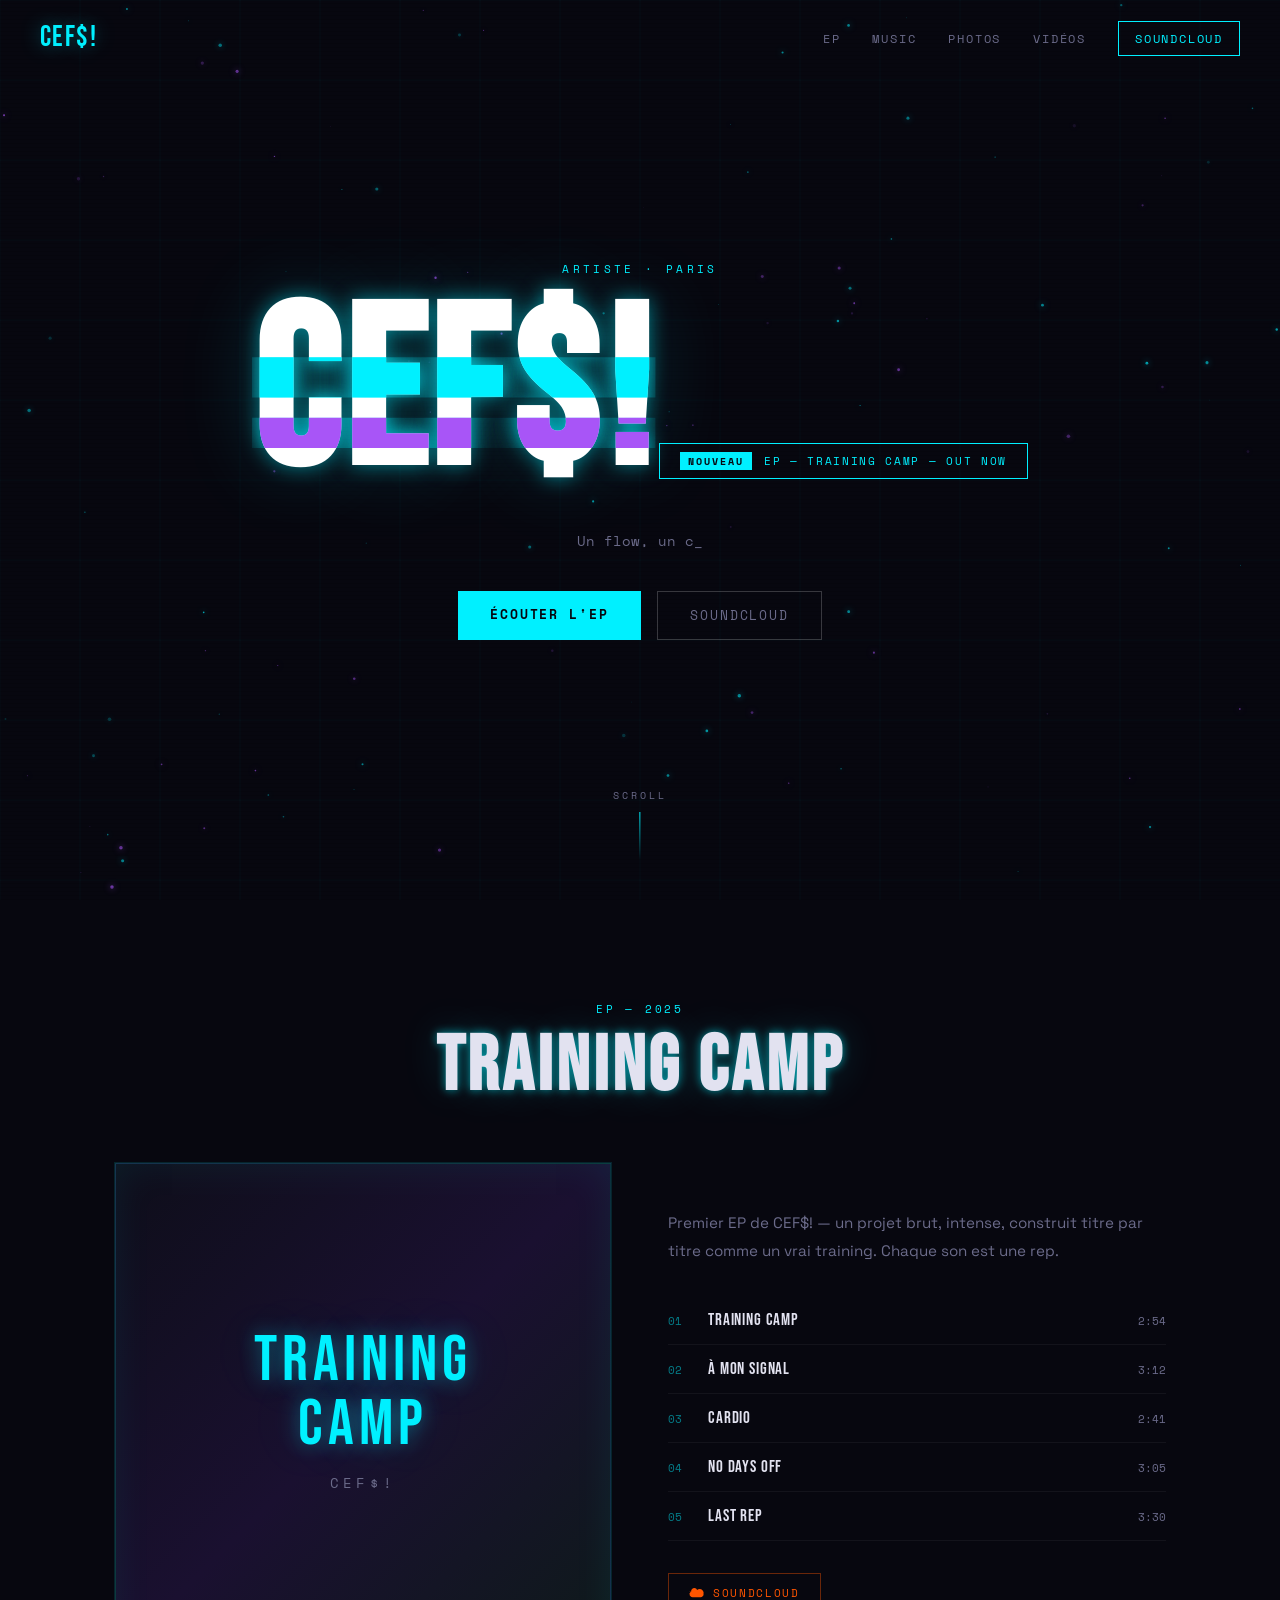
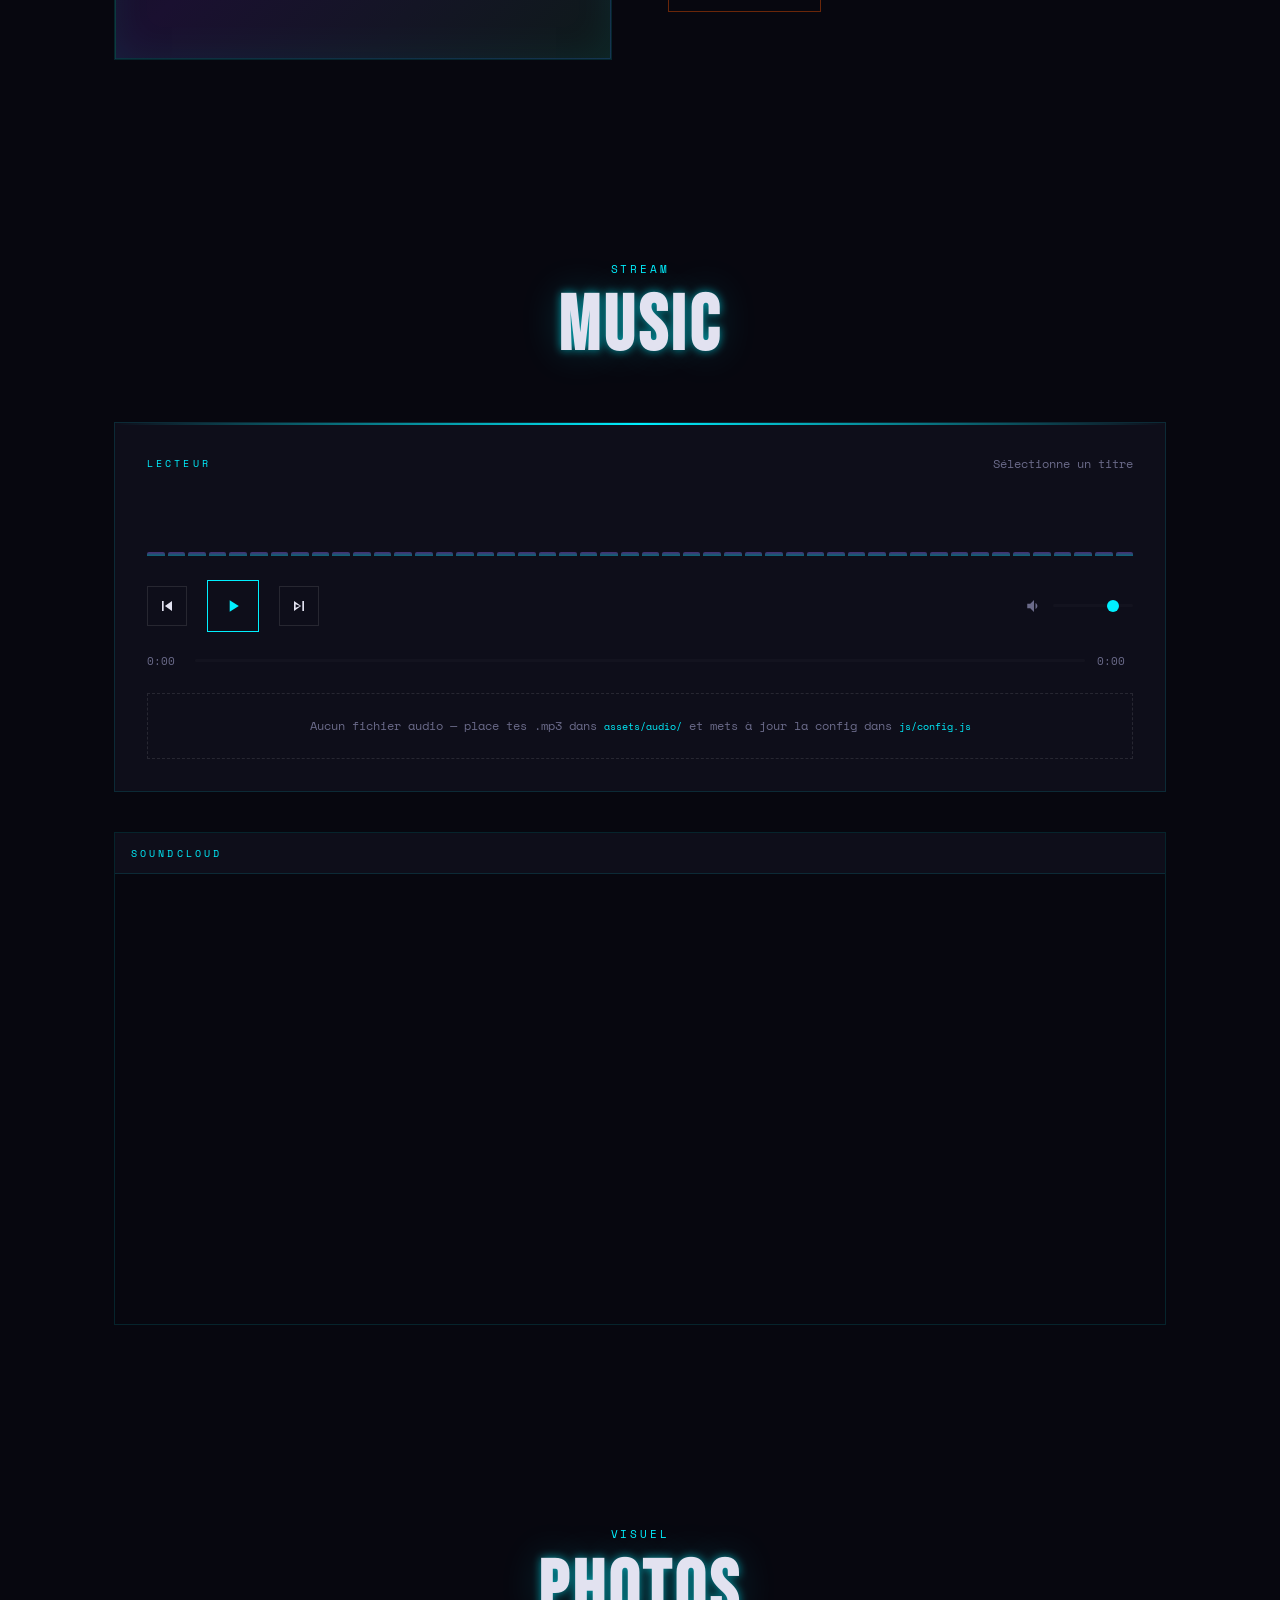
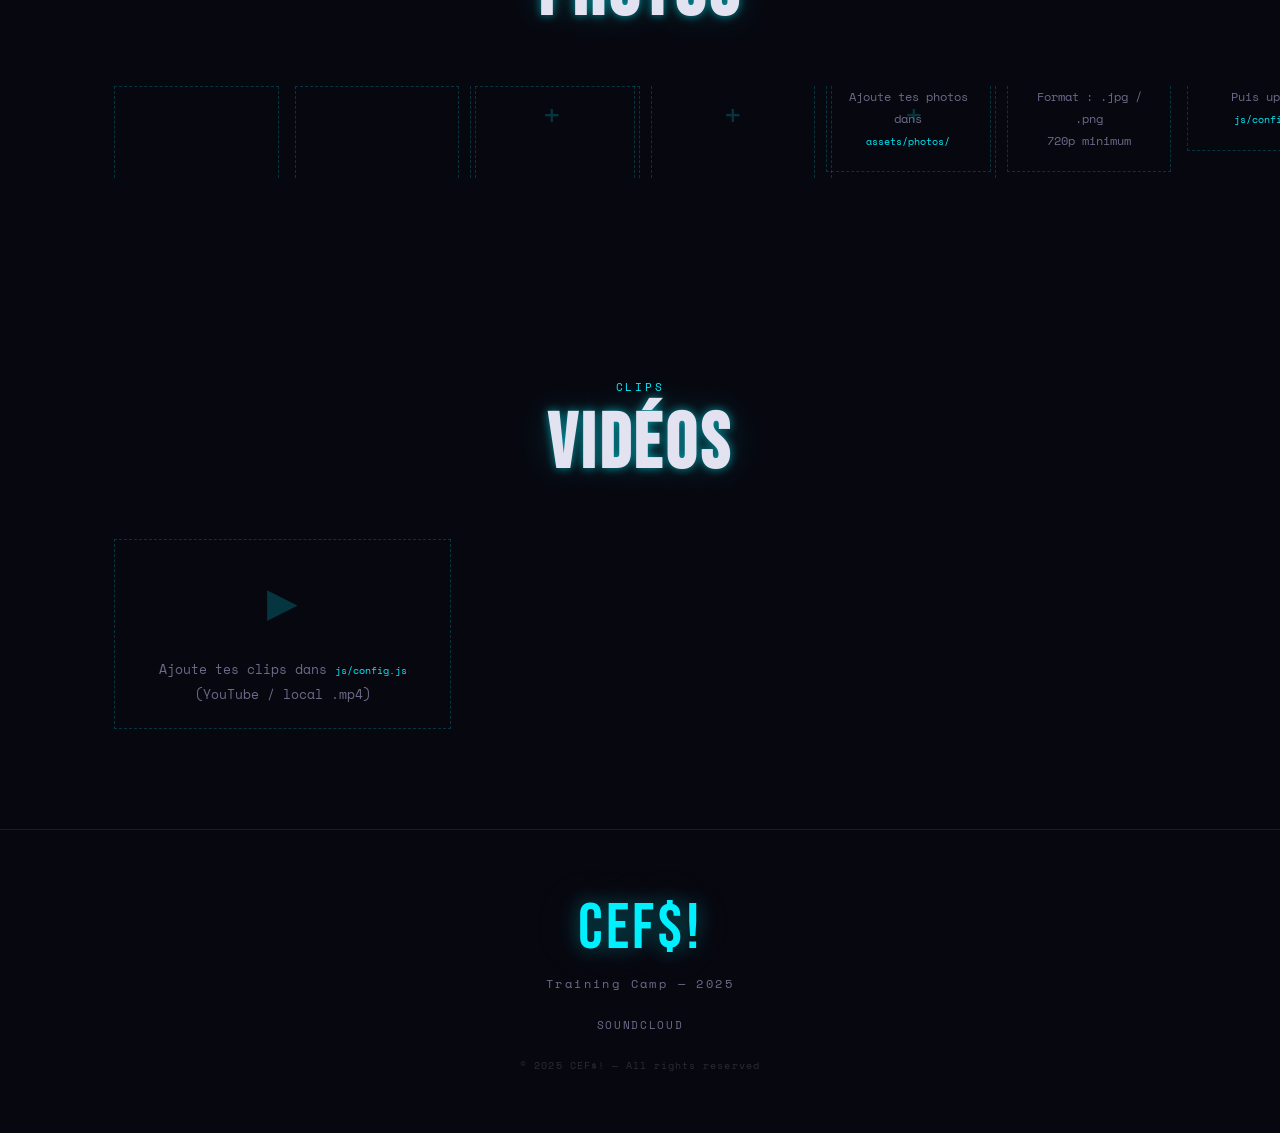
==== commit 3f47df6f: "fix: embed SoundCloud directly on Training Camp EP set" ====
--- a/index.html
+++ b/index.html
@@ -145,7 +145,7 @@
           scrolling="no"
           frameborder="no"
           allow="autoplay"
-          src="https://w.soundcloud.com/player/?url=https%3A//soundcloud.com/user-78859066&color=%2300f0ff&auto_play=false&hide_related=false&show_comments=false&show_user=true&show_reposts=false&show_teaser=true&visual=true">
+          src="https://w.soundcloud.com/player/?url=https%3A//soundcloud.com/user-78859066/sets/training-camp&color=%2300f0ff&auto_play=false&hide_related=false&show_comments=false&show_user=true&show_reposts=false&show_teaser=false&visual=true">
         </iframe>
       </div>
     </div>
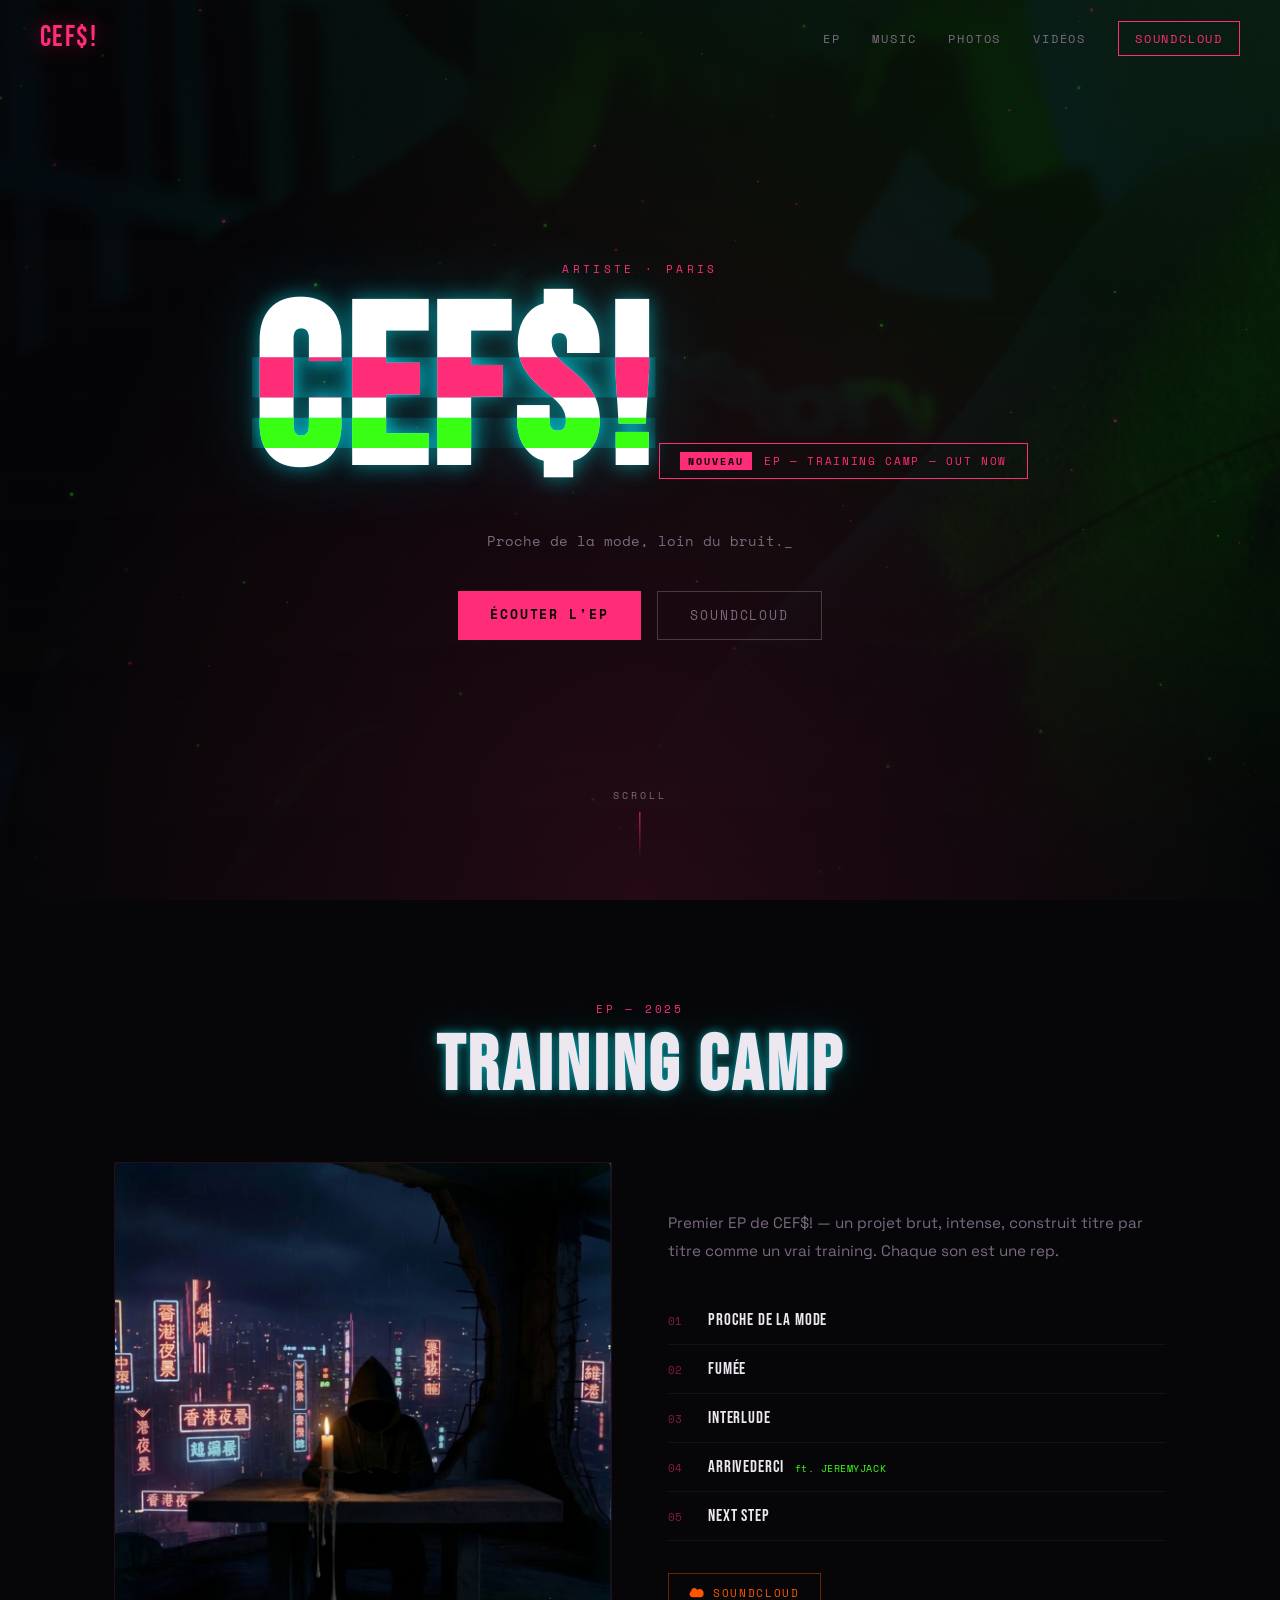
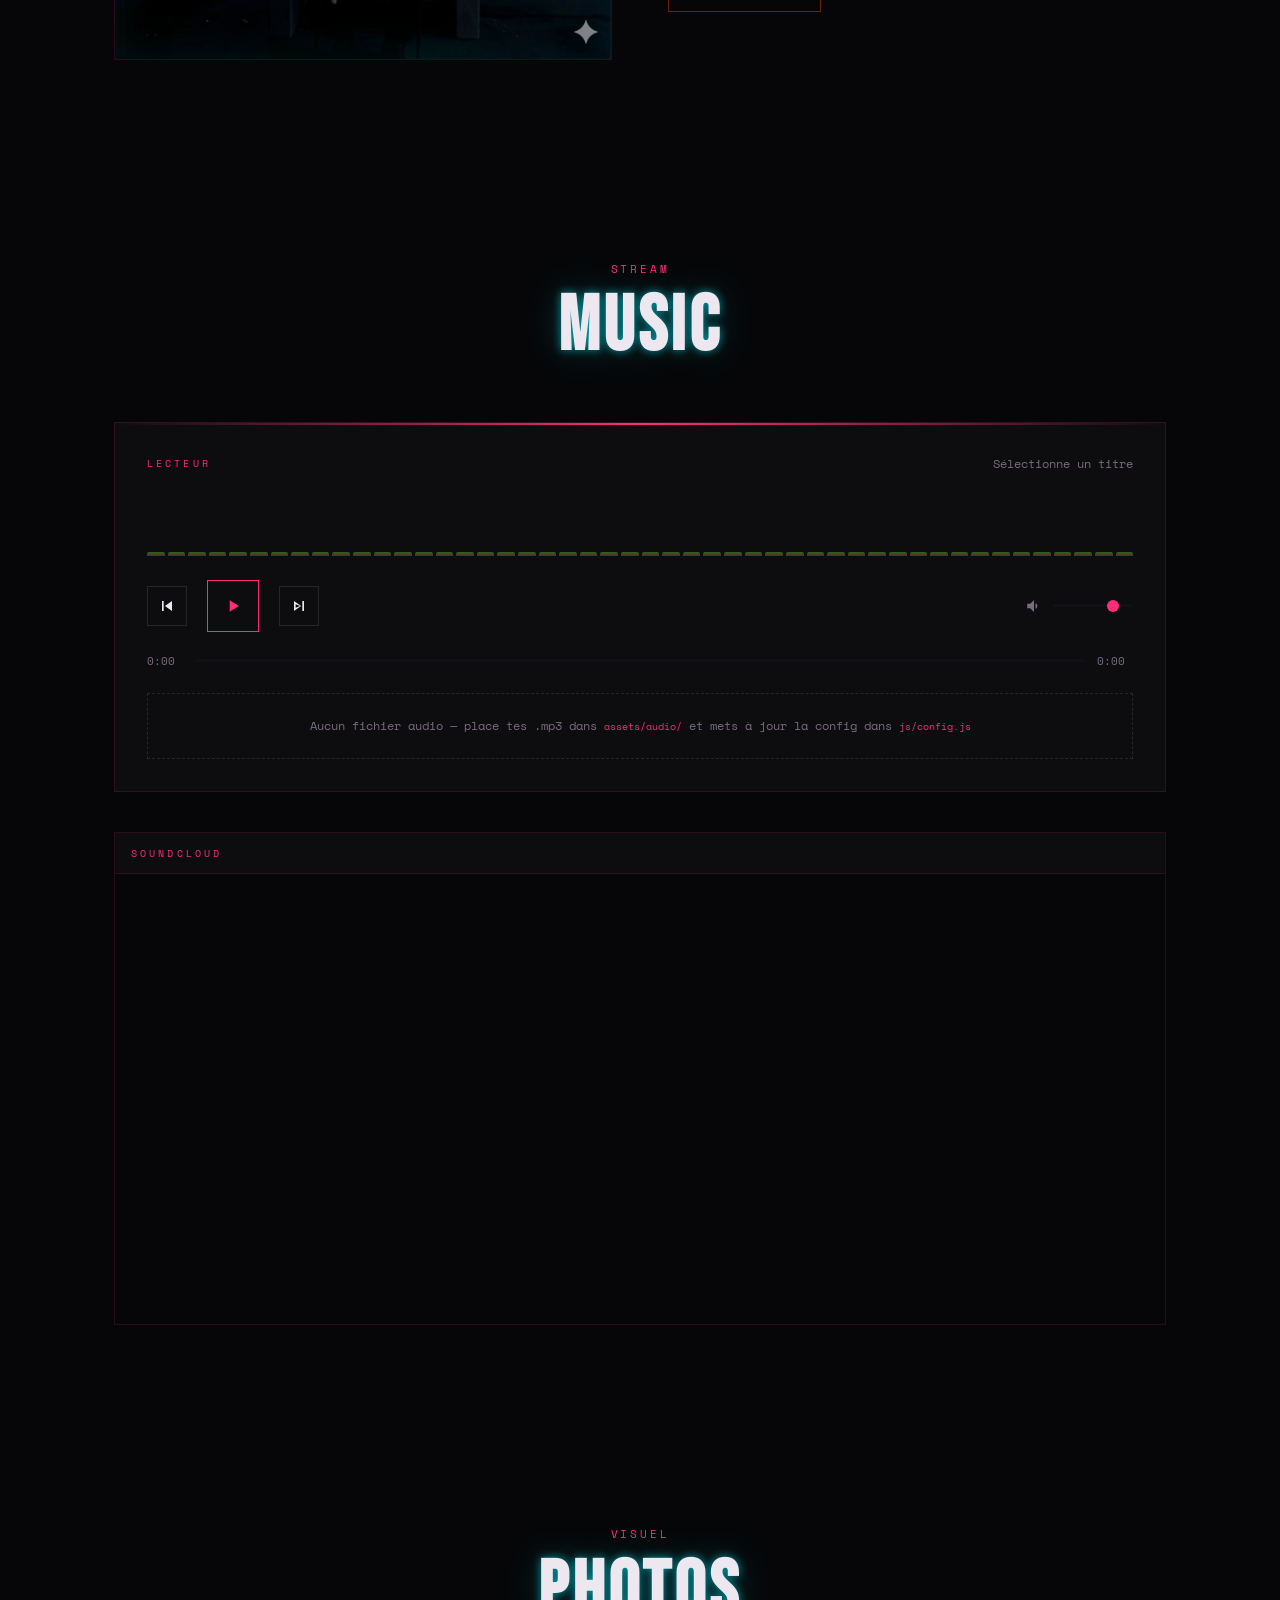
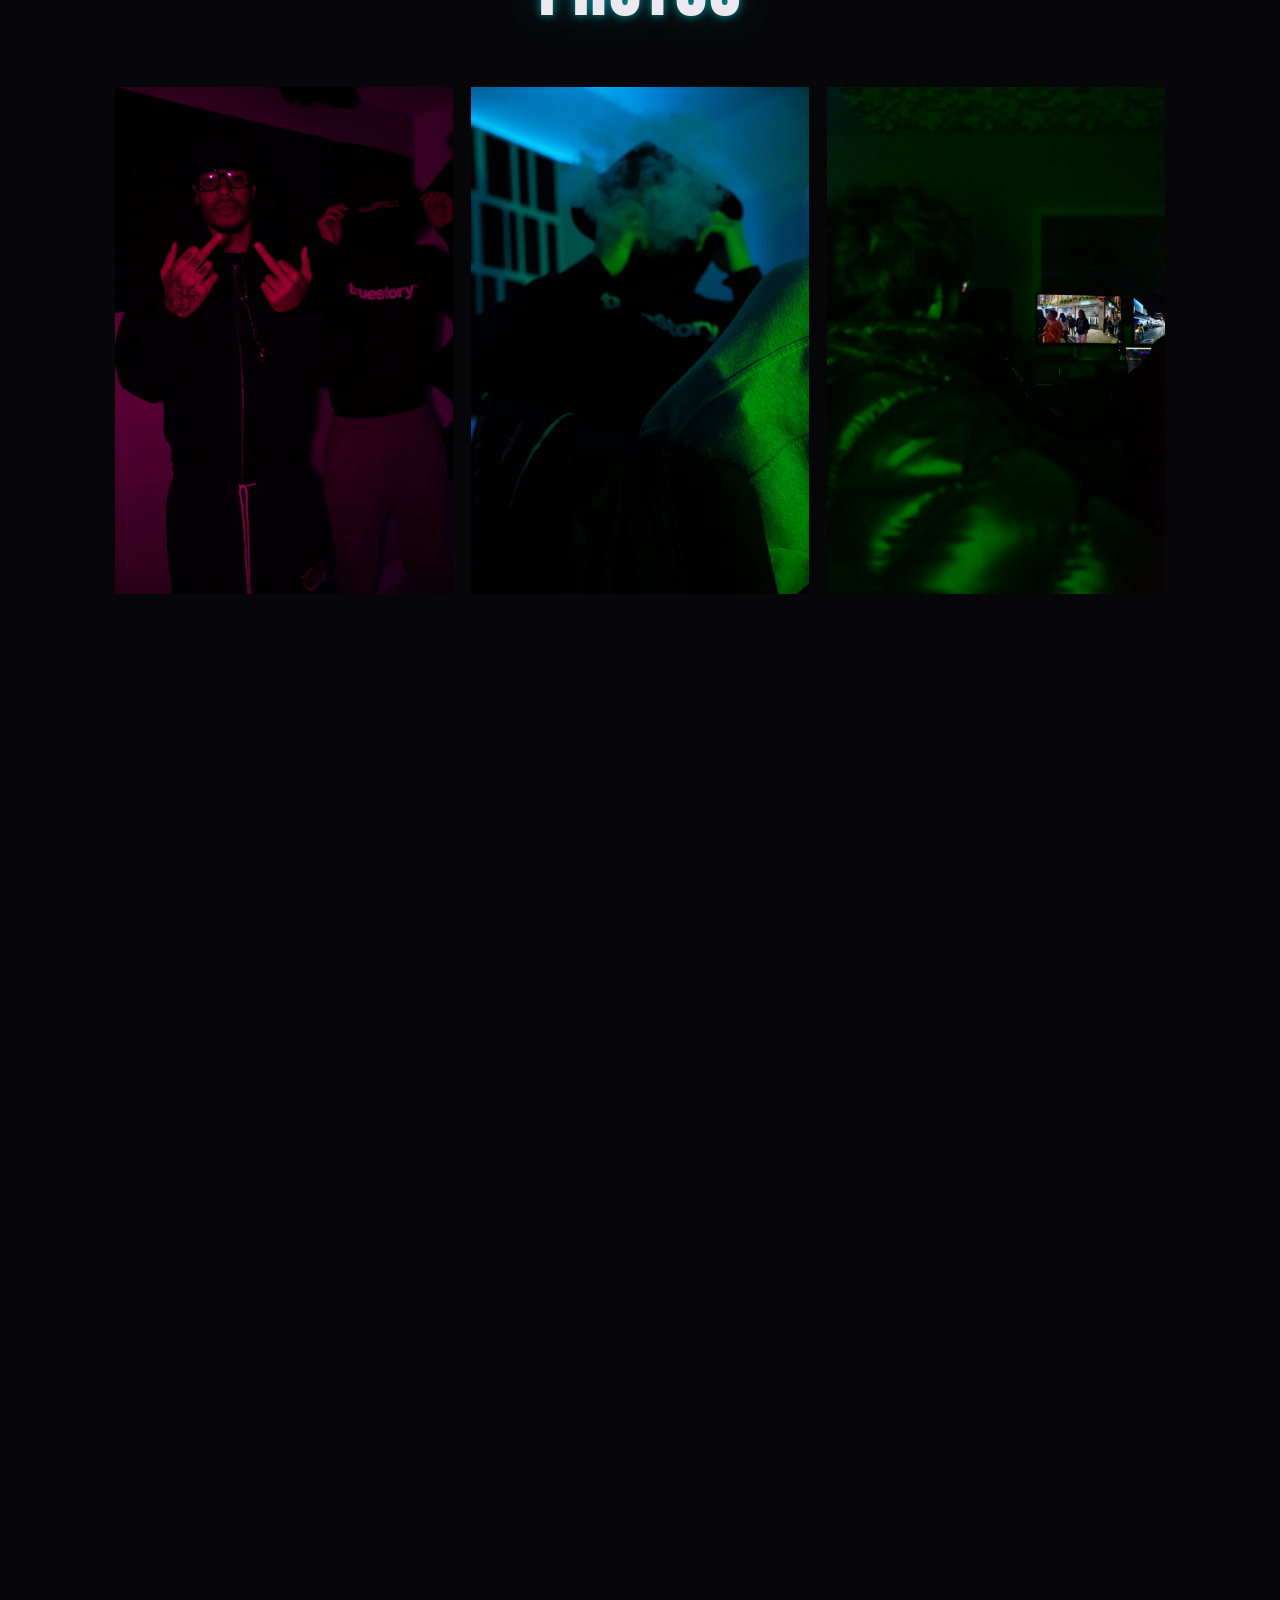
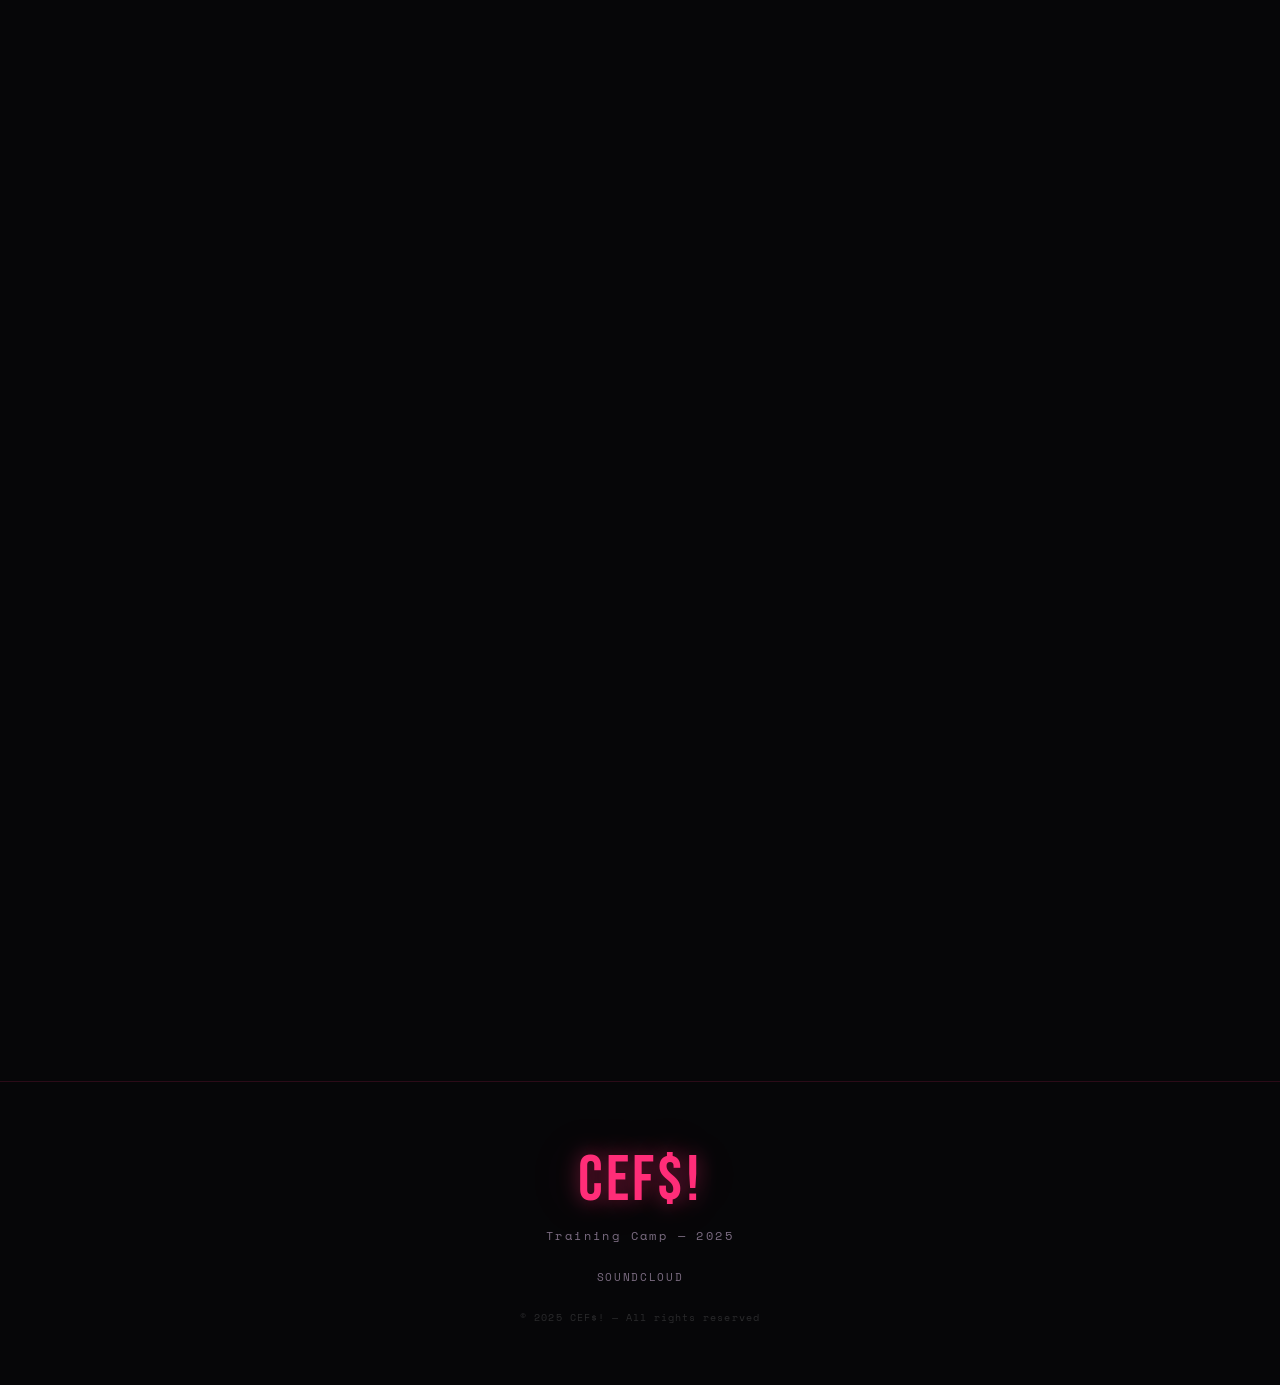
==== commit a57b19e0: "feat: adapt style to real photos + real tracklist - Color palette: hot pink (#ff2d78) + neon green (" ====
--- a/index.html
+++ b/index.html
@@ -63,7 +63,7 @@
       <div class="ep-layout">
         <div class="ep-cover reveal-left">
           <div class="ep-cover-inner">
-            <img src="assets/photos/ep-cover.jpg" alt="Training Camp EP Cover" onerror="this.parentElement.classList.add('no-cover')" />
+            <img src="assets/photos/ep-cover.png" alt="Training Camp EP Cover" onerror="this.parentElement.classList.add('no-cover')" />
             <div class="ep-cover-placeholder">
               <span class="ep-cover-title">TRAINING<br/>CAMP</span>
               <span class="ep-cover-artist">CEF$!</span>
--- a/css/style.css
+++ b/css/style.css
@@ -5,17 +5,17 @@
 
 /* ---------- CUSTOM PROPERTIES ---------- */
 :root {
-  --bg:          #07070f;
-  --bg-card:     #0e0e1a;
-  --bg-card-2:   #13131f;
-  --neon-cyan:   #00f0ff;
-  --neon-purple: #a855f7;
-  --neon-yellow: #f0e000;
-  --text:        #e2e2f0;
-  --text-muted:  #6b6b8a;
-  --border:      rgba(0, 240, 255, 0.12);
-  --glow-cyan:   0 0 20px rgba(0, 240, 255, 0.4), 0 0 60px rgba(0, 240, 255, 0.15);
-  --glow-purple: 0 0 20px rgba(168, 85, 247, 0.4), 0 0 60px rgba(168, 85, 247, 0.15);
+  --bg:          #060608;
+  --bg-card:     #0d0d10;
+  --bg-card-2:   #111115;
+  --neon-cyan:   #ff2d78;
+  --neon-purple: #39ff14;
+  --neon-yellow: #00cfff;
+  --text:        #ede8f0;
+  --text-muted:  #7a6b80;
+  --border:      rgba(255, 45, 120, 0.15);
+  --glow-cyan:   0 0 20px rgba(255, 45, 120, 0.5), 0 0 60px rgba(255, 45, 120, 0.2);
+  --glow-purple: 0 0 20px rgba(57, 255, 20, 0.5), 0 0 60px rgba(57, 255, 20, 0.2);
   --font-display: 'Bebas Neue', sans-serif;
   --font-body:    'Space Grotesk', sans-serif;
   --font-mono:    'Space Mono', monospace;
@@ -193,6 +193,26 @@
   overflow: hidden;
 }
 
+#hero::before {
+  content: '';
+  position: absolute;
+  inset: 0;
+  background: url('../assets/photos/IMG_0380.JPG') center/cover no-repeat;
+  opacity: 0.18;
+  filter: saturate(1.4);
+  z-index: -1;
+}
+
+#hero::after {
+  content: '';
+  position: absolute;
+  inset: 0;
+  background: radial-gradient(ellipse at center bottom, rgba(255,45,120,0.12) 0%, transparent 70%),
+              radial-gradient(ellipse at top right, rgba(57,255,20,0.08) 0%, transparent 60%),
+              linear-gradient(to bottom, rgba(6,6,8,0.5) 0%, rgba(6,6,8,0.3) 50%, rgba(6,6,8,0.9) 100%);
+  z-index: -1;
+}
+
 .hero-content {
   text-align: center;
   padding: 0 24px;
@@ -236,13 +256,13 @@
 }
 
 .hero-name::before {
-  color: var(--neon-cyan);
+  color: #ff2d78;
   animation: glitch-1 4s infinite;
   clip-path: polygon(0 30%, 100% 30%, 100% 50%, 0 50%);
 }
 
 .hero-name::after {
-  color: var(--neon-purple);
+  color: #39ff14;
   animation: glitch-2 4s infinite;
   clip-path: polygon(0 60%, 100% 60%, 100% 75%, 0 75%);
 }
@@ -492,6 +512,14 @@
   letter-spacing: 0.05em;
   flex: 1;
   transition: color var(--transition);
+}
+
+.track-feat {
+  font-family: var(--font-mono);
+  font-size: 0.65rem;
+  color: var(--neon-purple);
+  letter-spacing: 0.05em;
+  margin-left: 4px;
 }
 
 .track-duration {
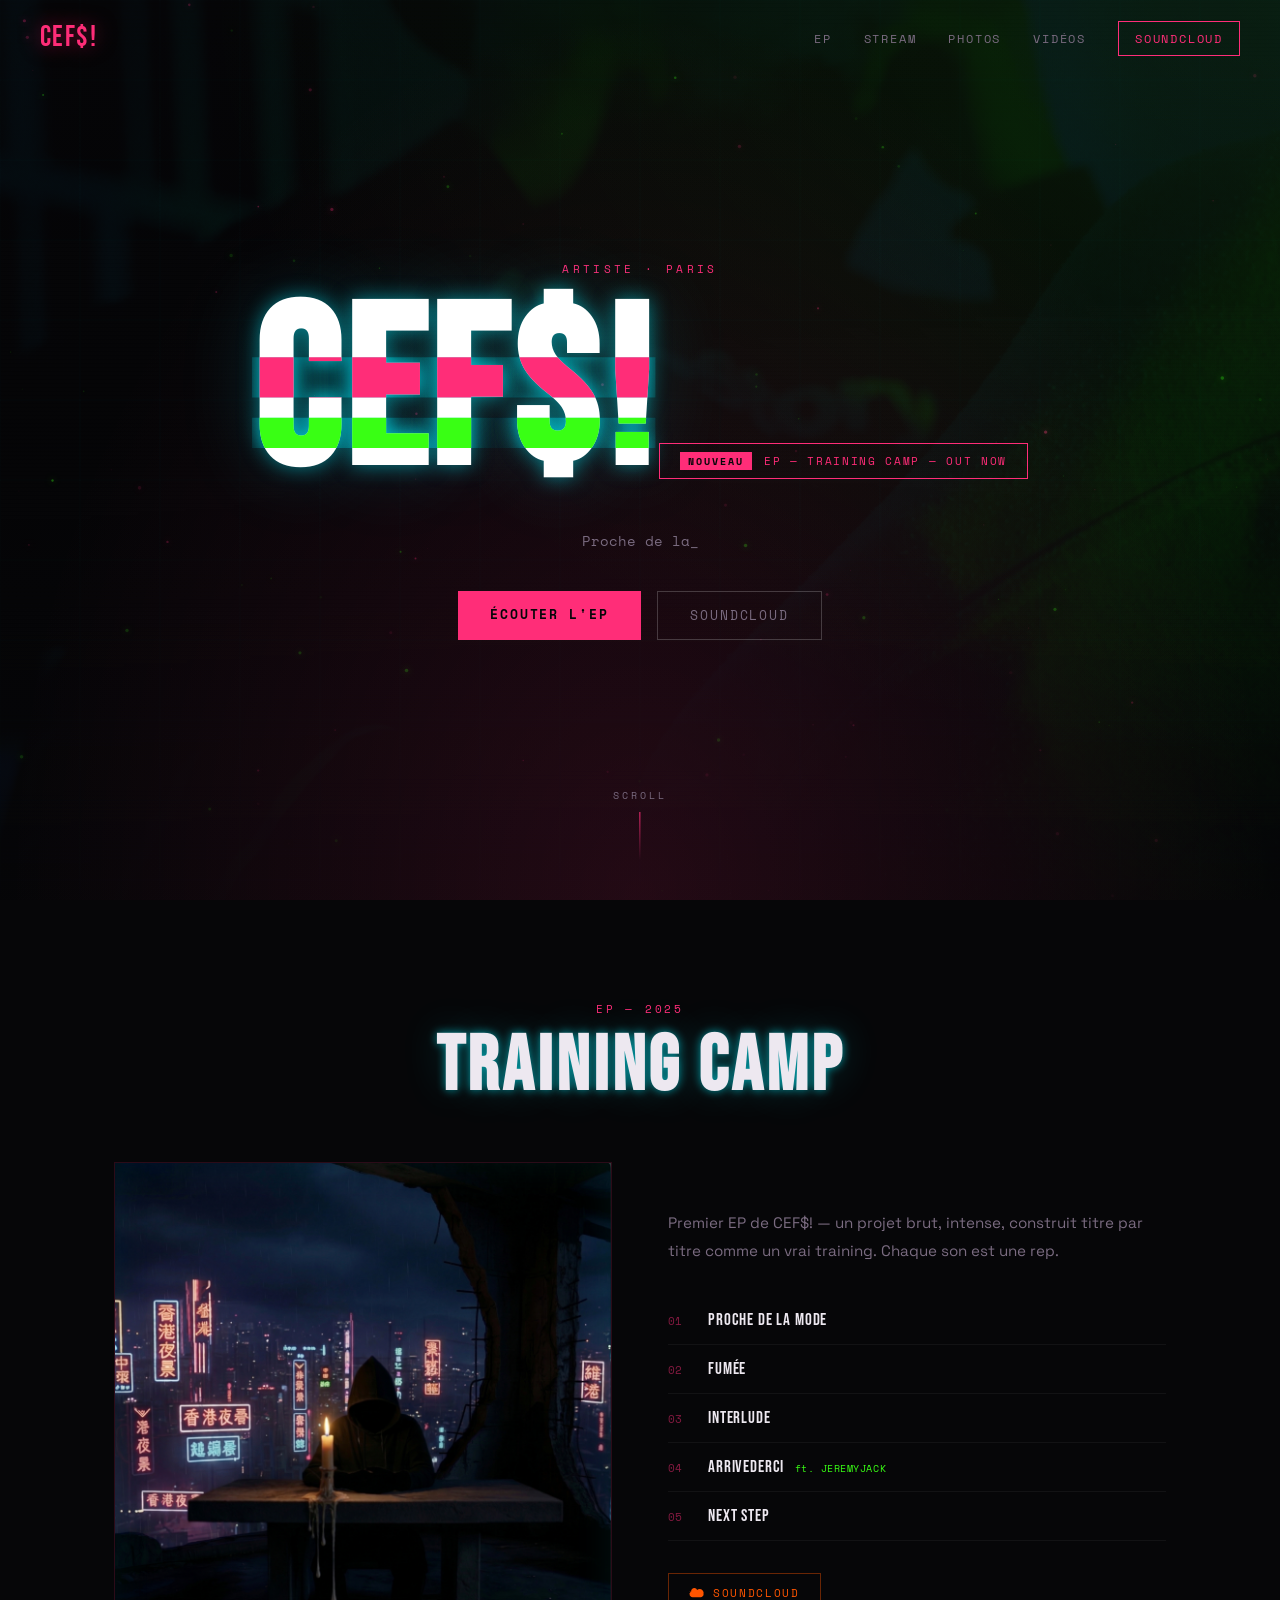
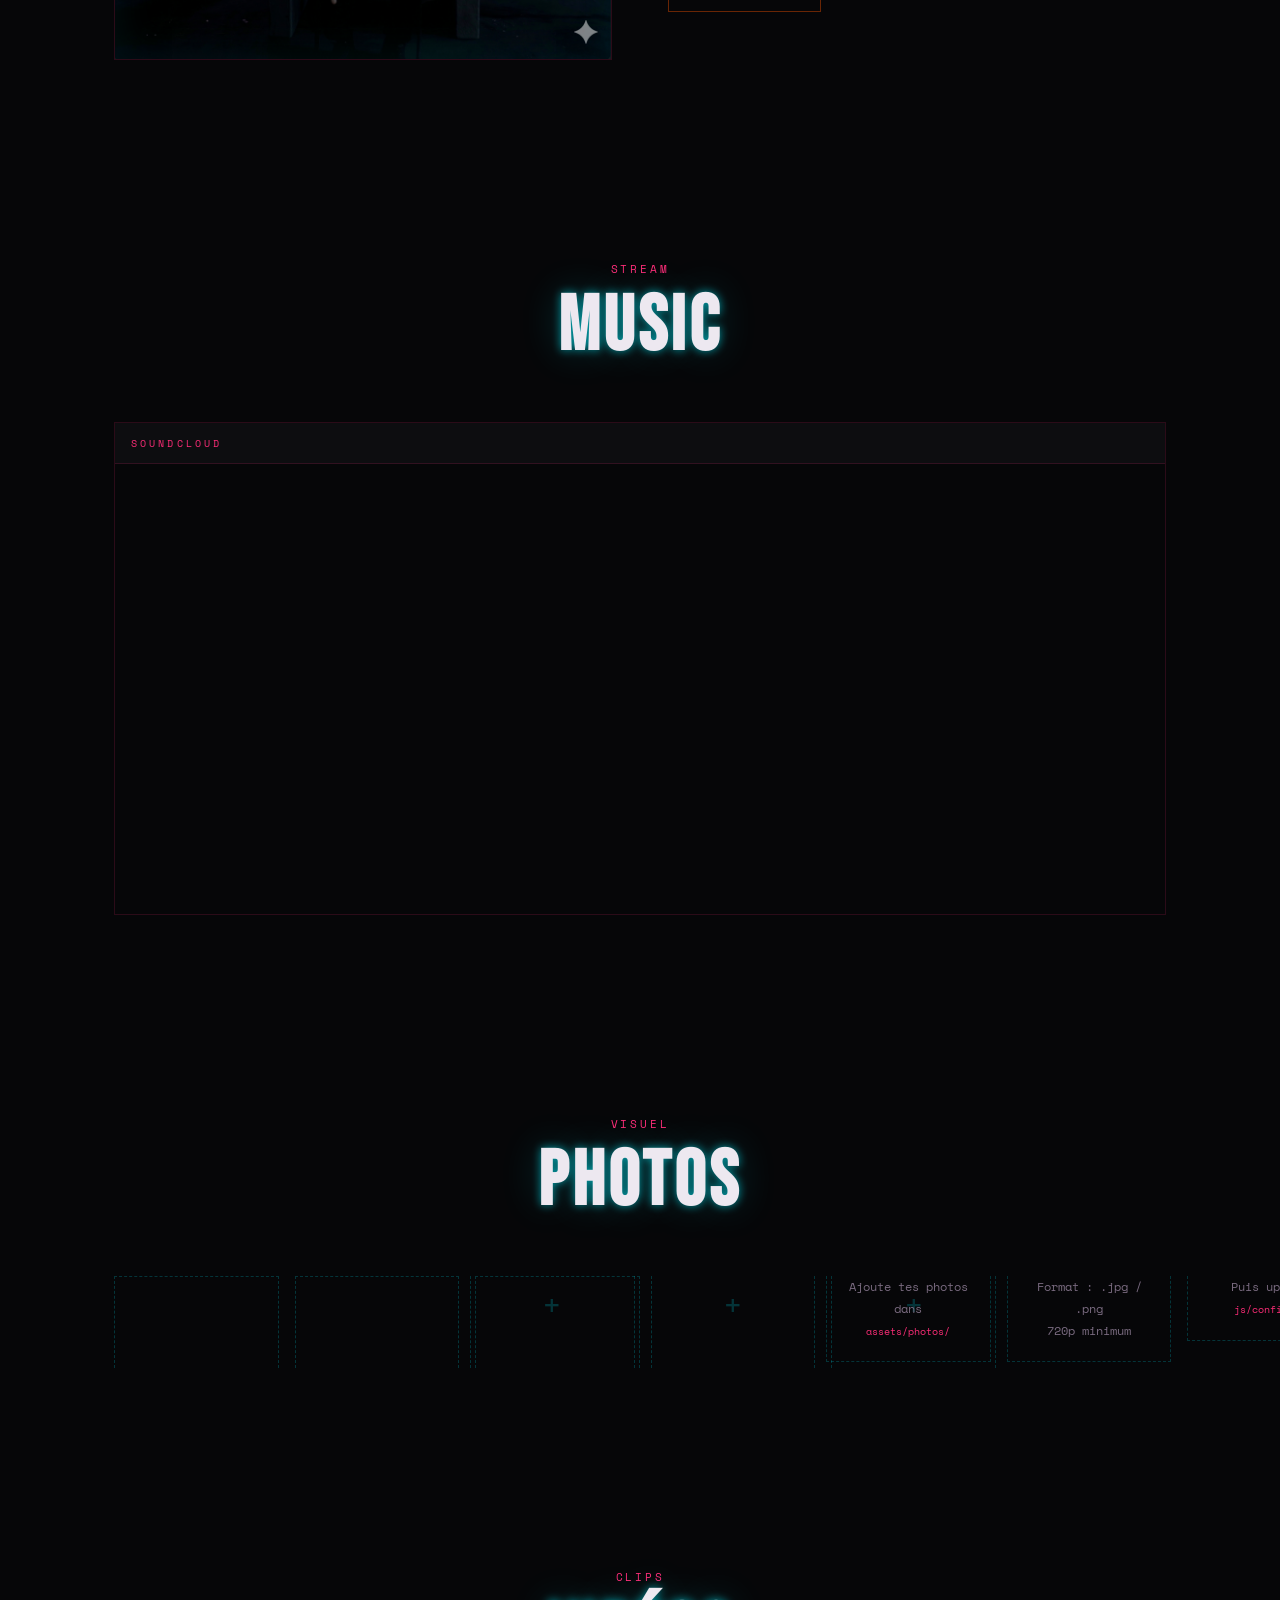
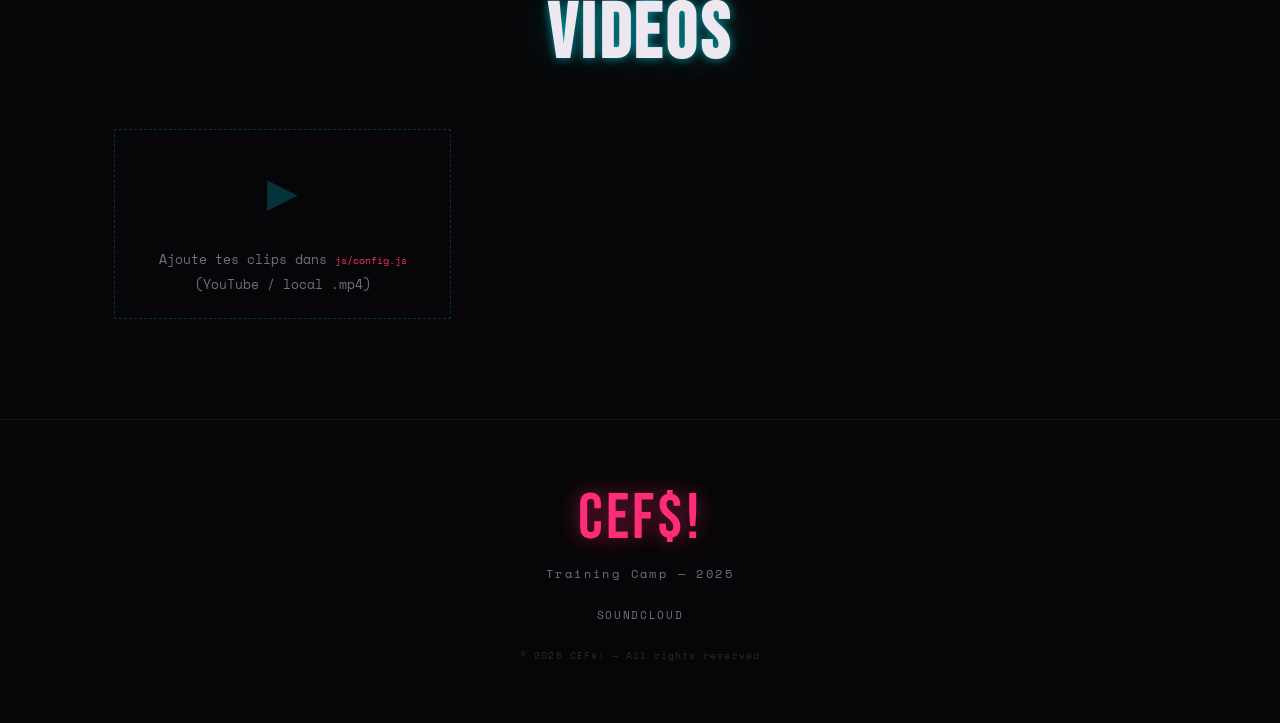
==== commit db85d0ea: "remove local audio player, keep SoundCloud embed only" ====
--- a/index.html
+++ b/index.html
@@ -22,7 +22,7 @@
     <div class="nav-logo" data-glitch="CEF$!">CEF$!</div>
     <ul class="nav-links">
       <li><a href="#ep">EP</a></li>
-      <li><a href="#music">Music</a></li>
+      <li><a href="#music">Stream</a></li>
       <li><a href="#gallery">Photos</a></li>
       <li><a href="#videos">Vidéos</a></li>
       <li><a href="https://soundcloud.com/user-78859066" target="_blank" class="btn-sc">SoundCloud</a></li>
@@ -95,46 +95,6 @@
         <h2 class="section-title neon-text">MUSIC</h2>
       </div>
 
-      <!-- LOCAL PLAYER -->
-      <div class="player-wrapper reveal-up" id="local-player-section">
-        <div class="player-header">
-          <span class="player-label">LECTEUR</span>
-          <span class="player-now-playing" id="now-playing">Sélectionne un titre</span>
-        </div>
-        <div class="visualizer" id="visualizer">
-          <div class="viz-bars">
-            <!-- bars generated by JS -->
-          </div>
-        </div>
-        <div class="player-controls">
-          <button class="ctrl-btn" id="prev-btn" aria-label="Précédent">
-            <svg viewBox="0 0 24 24" fill="currentColor"><path d="M6 6h2v12H6zm3.5 6 8.5 6V6z"/></svg>
-          </button>
-          <button class="ctrl-btn play-btn" id="play-btn" aria-label="Lecture">
-            <svg id="play-icon" viewBox="0 0 24 24" fill="currentColor"><path d="M8 5v14l11-7z"/></svg>
-            <svg id="pause-icon" viewBox="0 0 24 24" fill="currentColor" style="display:none"><path d="M6 19h4V5H6v14zm8-14v14h4V5h-4z"/></svg>
-          </button>
-          <button class="ctrl-btn" id="next-btn" aria-label="Suivant">
-            <svg viewBox="0 0 24 24" fill="currentColor"><path d="M6 18l8.5-6L6 6v12zm2-8.14 5.14 2.14L8 14.14V9.86zM16 6h2v12h-2z"/></svg>
-          </button>
-          <div class="volume-control">
-            <svg viewBox="0 0 24 24" fill="currentColor" class="vol-icon"><path d="M3 9v6h4l5 5V4L7 9H3zm13.5 3c0-1.77-1.02-3.29-2.5-4.03v8.05c1.48-.73 2.5-2.25 2.5-4.02z"/></svg>
-            <input type="range" id="volume" min="0" max="1" step="0.01" value="0.8" />
-          </div>
-        </div>
-        <div class="progress-wrapper">
-          <span class="time-current" id="time-current">0:00</span>
-          <div class="progress-bar" id="progress-bar">
-            <div class="progress-fill" id="progress-fill"></div>
-            <div class="progress-thumb" id="progress-thumb"></div>
-          </div>
-          <span class="time-total" id="time-total">0:00</span>
-        </div>
-        <div class="local-tracklist" id="local-tracklist">
-          <p class="no-tracks">Aucun fichier audio — place tes .mp3 dans <code>assets/audio/</code> et mets à jour la config dans <code>js/config.js</code></p>
-        </div>
-      </div>
-
       <!-- SOUNDCLOUD EMBED -->
       <div class="sc-embed-wrapper reveal-up">
         <div class="sc-label">SOUNDCLOUD</div>
@@ -145,7 +105,7 @@
           scrolling="no"
           frameborder="no"
           allow="autoplay"
-          src="https://w.soundcloud.com/player/?url=https%3A//soundcloud.com/user-78859066/sets/training-camp&color=%2300f0ff&auto_play=false&hide_related=false&show_comments=false&show_user=true&show_reposts=false&show_teaser=false&visual=true">
+          src="https://w.soundcloud.com/player/?url=https%3A//soundcloud.com/user-78859066/sets/training-camp&color=%23ff2d78&auto_play=false&hide_related=false&show_comments=false&show_user=true&show_reposts=false&show_teaser=false&visual=true">
         </iframe>
       </div>
     </div>
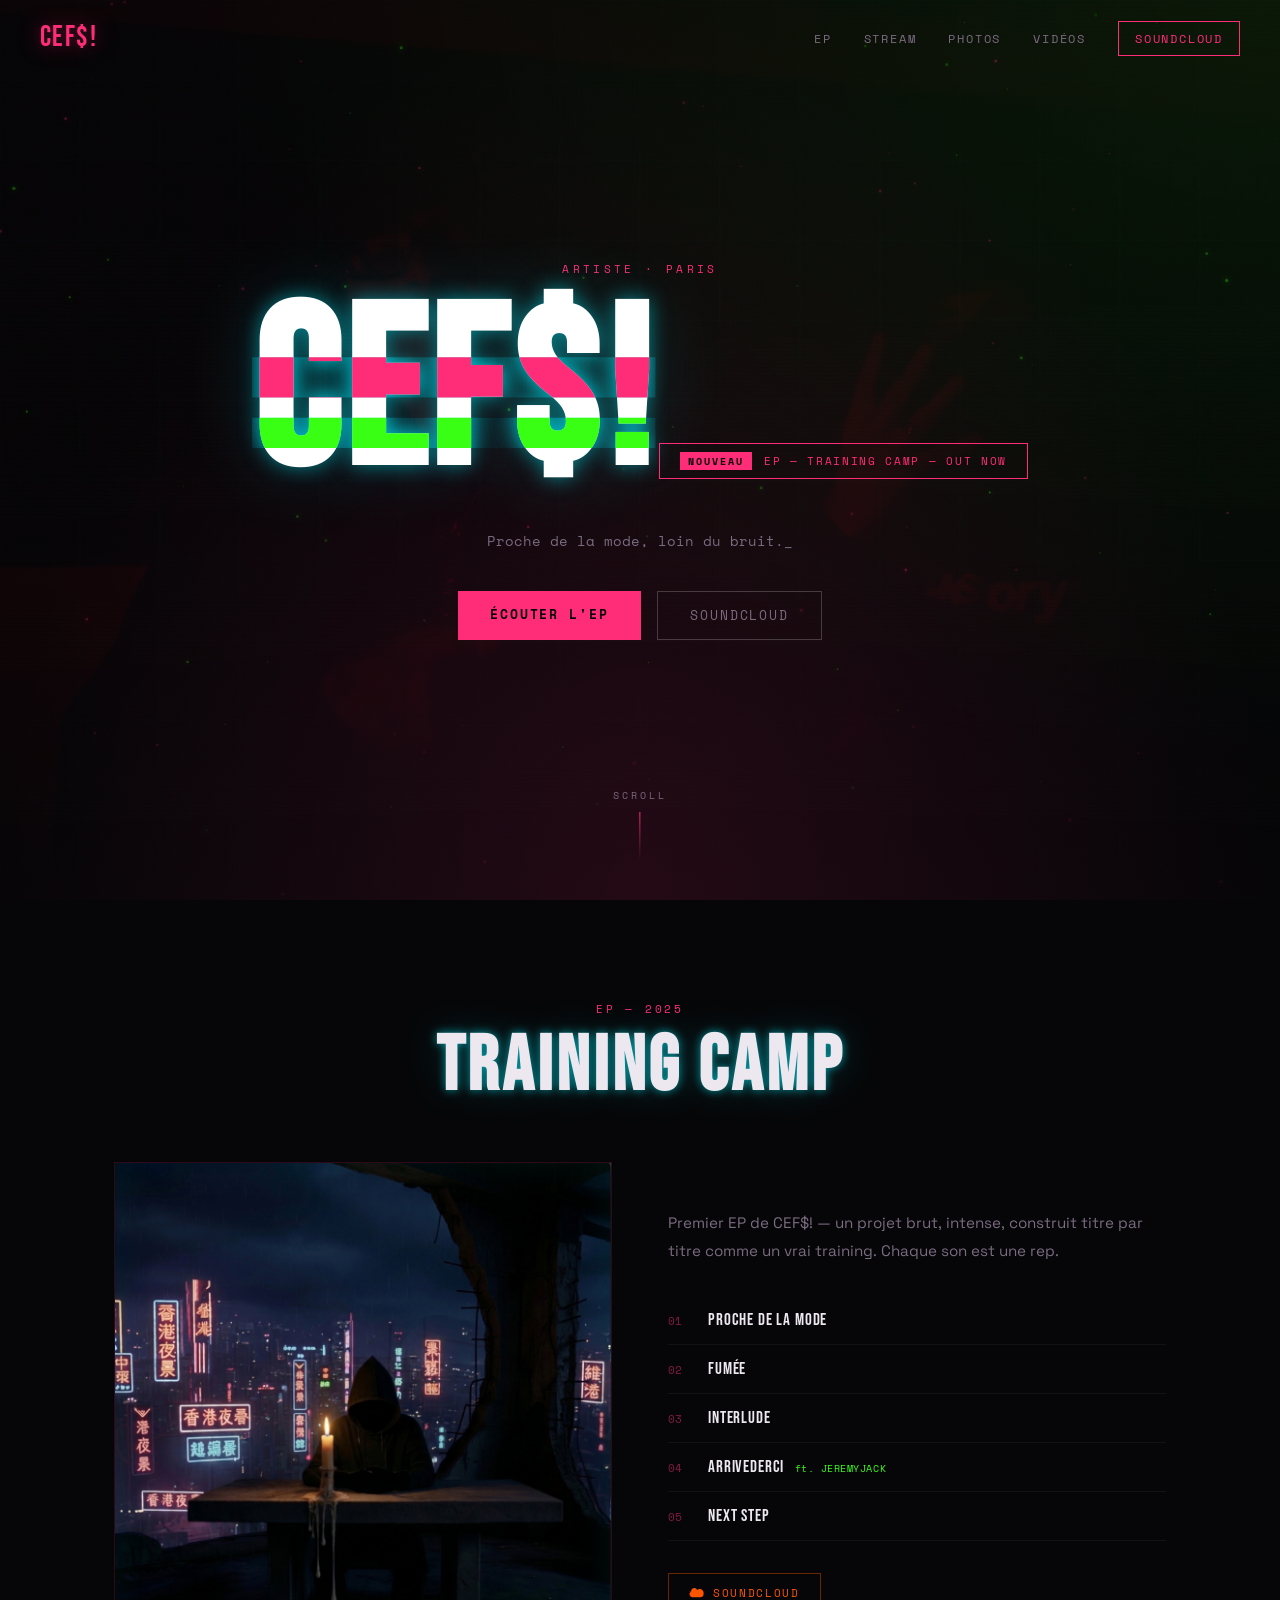
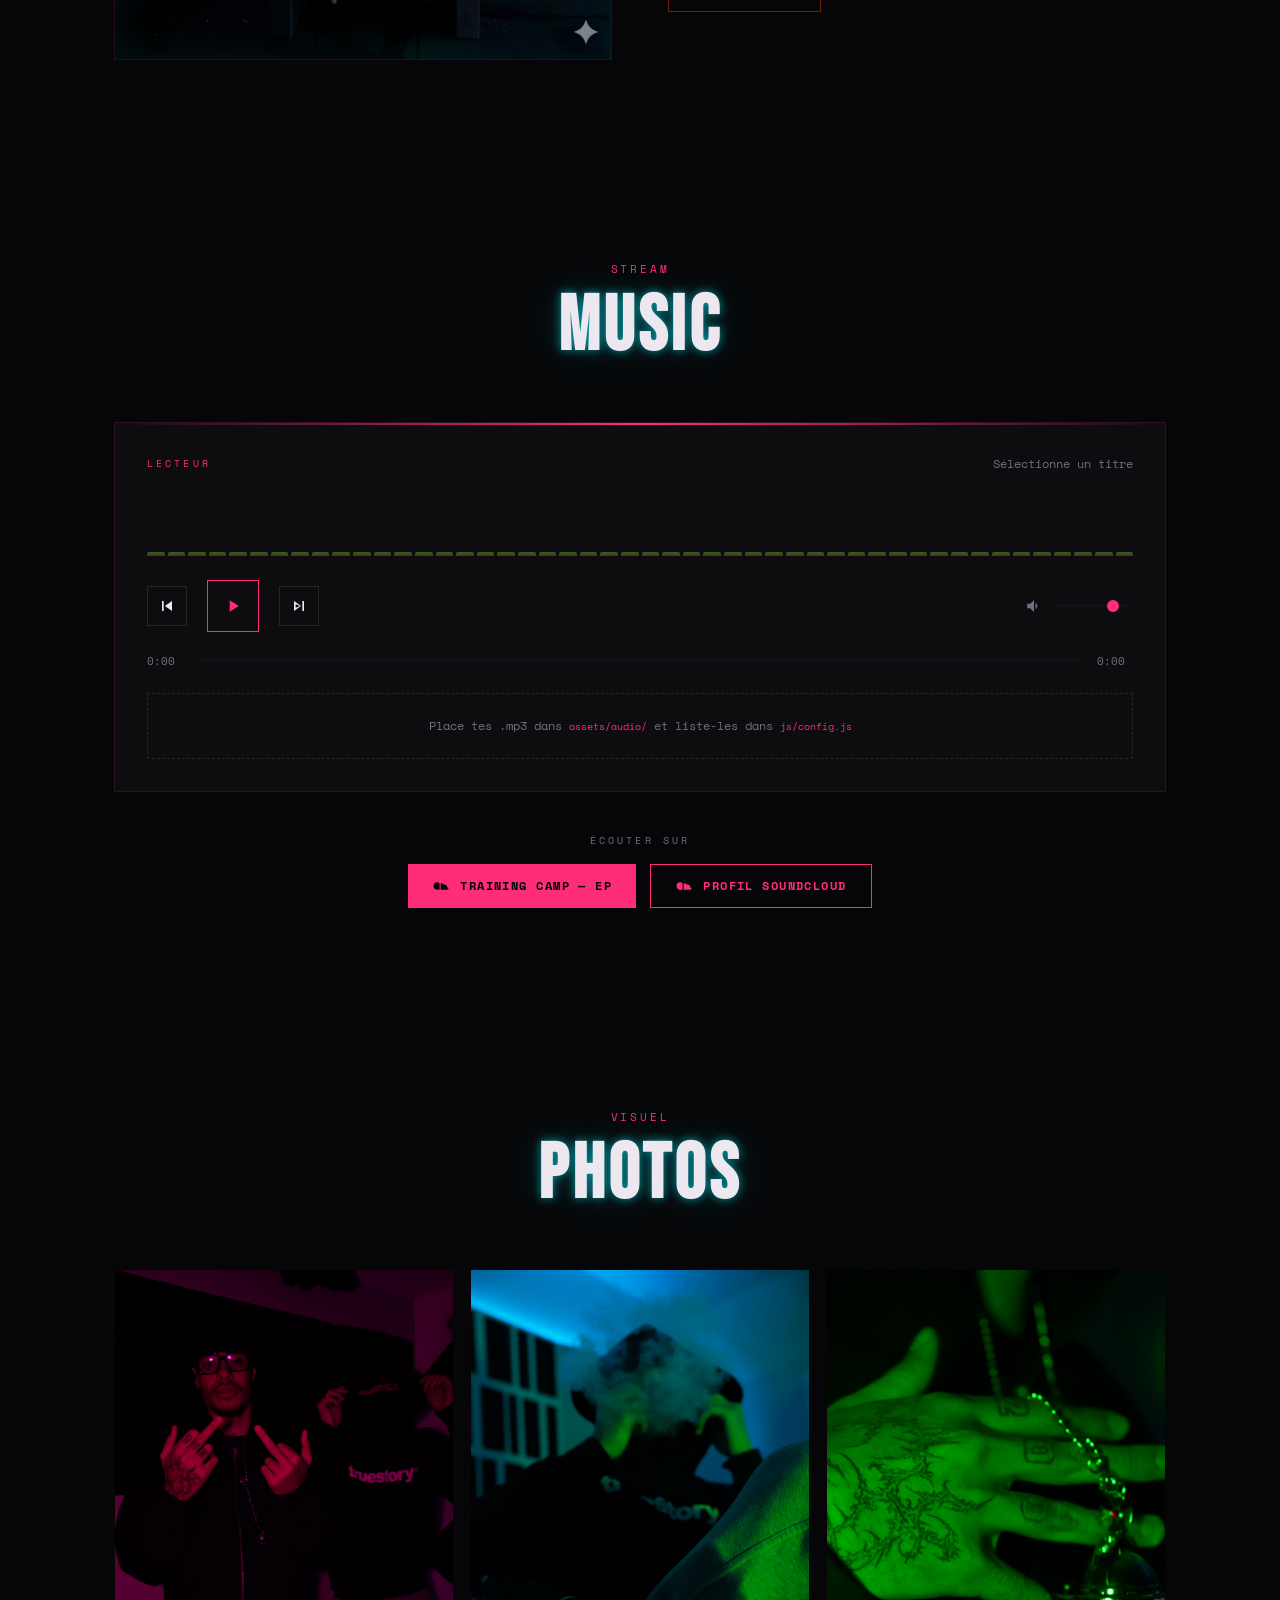
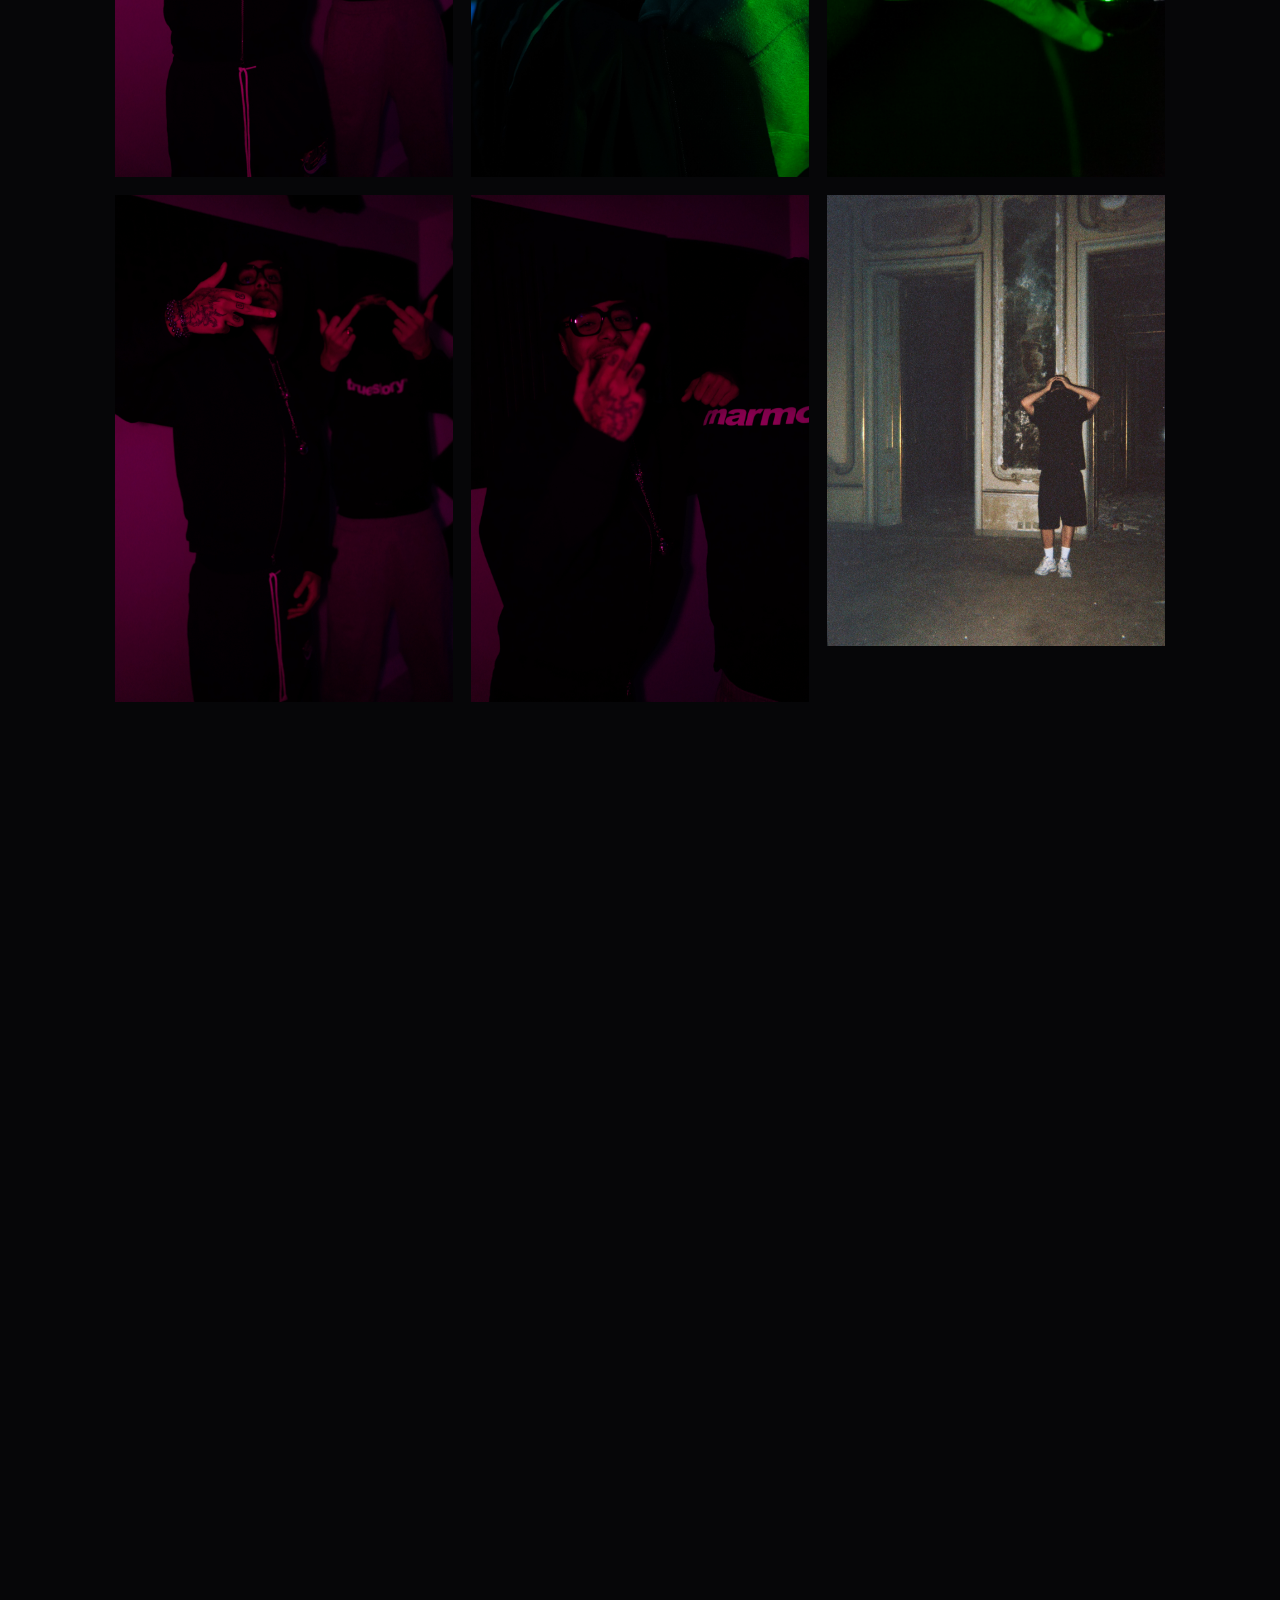
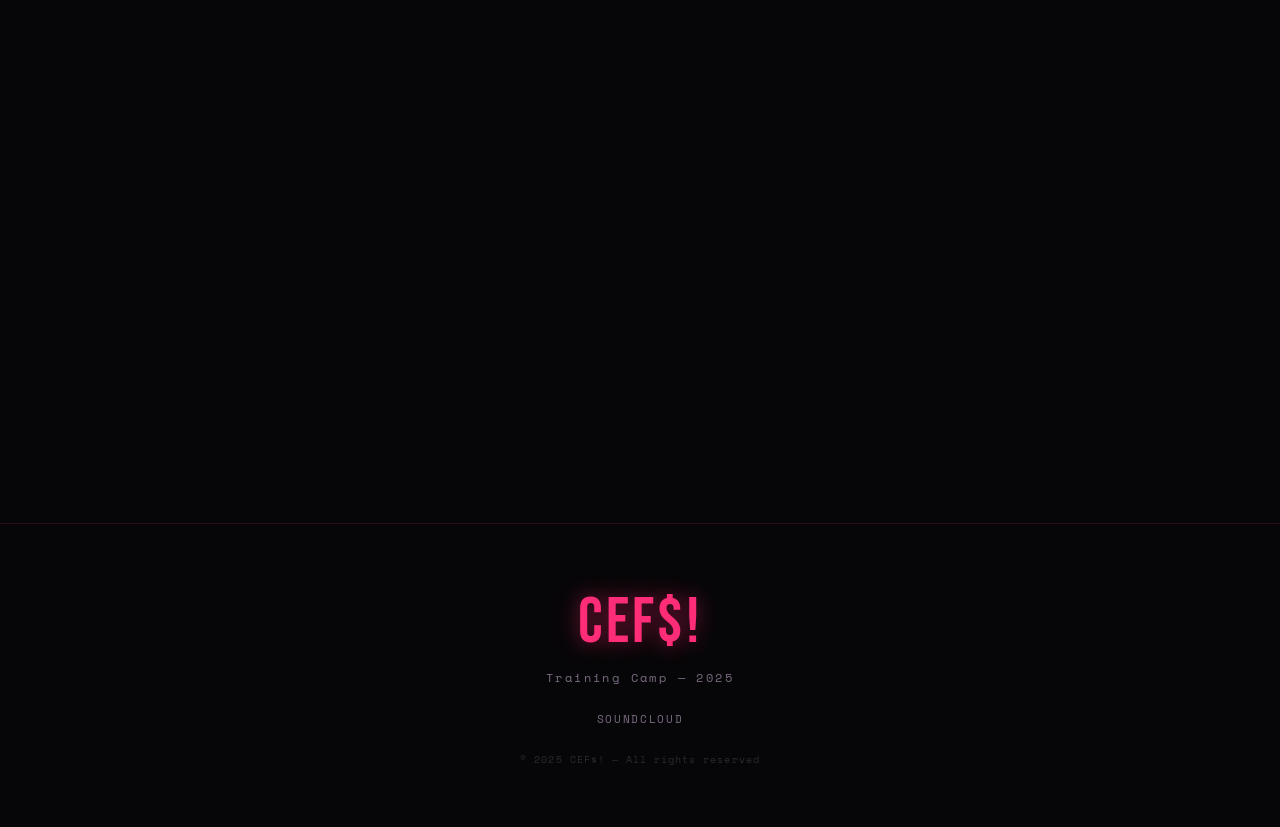
==== commit 2a861736: "restore local player + replace SC embed with clean redirect buttons" ====
--- a/index.html
+++ b/index.html
@@ -95,18 +95,57 @@
         <h2 class="section-title neon-text">MUSIC</h2>
       </div>
 
-      <!-- SOUNDCLOUD EMBED -->
-      <div class="sc-embed-wrapper reveal-up">
-        <div class="sc-label">SOUNDCLOUD</div>
-        <iframe
-          id="sc-player"
-          width="100%"
-          height="450"
-          scrolling="no"
-          frameborder="no"
-          allow="autoplay"
-          src="https://w.soundcloud.com/player/?url=https%3A//soundcloud.com/user-78859066/sets/training-camp&color=%23ff2d78&auto_play=false&hide_related=false&show_comments=false&show_user=true&show_reposts=false&show_teaser=false&visual=true">
-        </iframe>
+      <!-- LOCAL PLAYER -->
+      <div class="player-wrapper reveal-up" id="local-player-section">
+        <div class="player-header">
+          <span class="player-label">LECTEUR</span>
+          <span class="player-now-playing" id="now-playing">Sélectionne un titre</span>
+        </div>
+        <div class="visualizer" id="visualizer">
+          <div class="viz-bars"></div>
+        </div>
+        <div class="player-controls">
+          <button class="ctrl-btn" id="prev-btn" aria-label="Précédent">
+            <svg viewBox="0 0 24 24" fill="currentColor"><path d="M6 6h2v12H6zm3.5 6 8.5 6V6z"/></svg>
+          </button>
+          <button class="ctrl-btn play-btn" id="play-btn" aria-label="Lecture">
+            <svg id="play-icon" viewBox="0 0 24 24" fill="currentColor"><path d="M8 5v14l11-7z"/></svg>
+            <svg id="pause-icon" viewBox="0 0 24 24" fill="currentColor" style="display:none"><path d="M6 19h4V5H6v14zm8-14v14h4V5h-4z"/></svg>
+          </button>
+          <button class="ctrl-btn" id="next-btn" aria-label="Suivant">
+            <svg viewBox="0 0 24 24" fill="currentColor"><path d="M6 18l8.5-6L6 6v12zm2-8.14 5.14 2.14L8 14.14V9.86zM16 6h2v12h-2z"/></svg>
+          </button>
+          <div class="volume-control">
+            <svg viewBox="0 0 24 24" fill="currentColor" class="vol-icon"><path d="M3 9v6h4l5 5V4L7 9H3zm13.5 3c0-1.77-1.02-3.29-2.5-4.03v8.05c1.48-.73 2.5-2.25 2.5-4.02z"/></svg>
+            <input type="range" id="volume" min="0" max="1" step="0.01" value="0.8" />
+          </div>
+        </div>
+        <div class="progress-wrapper">
+          <span class="time-current" id="time-current">0:00</span>
+          <div class="progress-bar" id="progress-bar">
+            <div class="progress-fill" id="progress-fill"></div>
+            <div class="progress-thumb" id="progress-thumb"></div>
+          </div>
+          <span class="time-total" id="time-total">0:00</span>
+        </div>
+        <div class="local-tracklist" id="local-tracklist">
+          <p class="no-tracks">Place tes .mp3 dans <code>assets/audio/</code> et liste-les dans <code>js/config.js</code></p>
+        </div>
+      </div>
+
+      <!-- SOUNDCLOUD LINKS -->
+      <div class="sc-links-wrapper reveal-up">
+        <p class="sc-links-label">ÉCOUTER SUR</p>
+        <div class="sc-links">
+          <a href="https://soundcloud.com/user-78859066/sets/training-camp" target="_blank" class="sc-link-btn">
+            <svg viewBox="0 0 24 24" fill="currentColor"><path d="M11.56 8.87V17h8.76c.96 0 1.68-.64 1.68-1.56 0-.88-.72-1.56-1.68-1.56-.08 0-.2.04-.28.04.08-.24.12-.52.12-.8 0-1.72-1.44-3.12-3.2-3.12-.36 0-.72.08-1.04.2C15.36 9.36 13.96 8.4 12.4 8.4c-.32 0-.6.08-.84.16v.31zm-1.44-.43C9.28 7.56 8.2 7 7 7 4.24 7 2 9.24 2 12s2.24 5 5 5h3.12V8.44z"/></svg>
+            Training Camp — EP
+          </a>
+          <a href="https://soundcloud.com/user-78859066" target="_blank" class="sc-link-btn sc-link-ghost">
+            <svg viewBox="0 0 24 24" fill="currentColor"><path d="M11.56 8.87V17h8.76c.96 0 1.68-.64 1.68-1.56 0-.88-.72-1.56-1.68-1.56-.08 0-.2.04-.28.04.08-.24.12-.52.12-.8 0-1.72-1.44-3.12-3.2-3.12-.36 0-.72.08-1.04.2C15.36 9.36 13.96 8.4 12.4 8.4c-.32 0-.6.08-.84.16v.31zm-1.44-.43C9.28 7.56 8.2 7 7 7 4.24 7 2 9.24 2 12s2.24 5 5 5h3.12V8.44z"/></svg>
+            Profil SoundCloud
+          </a>
+        </div>
       </div>
     </div>
   </section>
--- a/css/style.css
+++ b/css/style.css
@@ -197,7 +197,7 @@
   content: '';
   position: absolute;
   inset: 0;
-  background: url('../assets/photos/IMG_0380.JPG') center/cover no-repeat;
+  background: url('../assets/photos/IMG_0385.JPG') center/cover no-repeat;
   opacity: 0.18;
   filter: saturate(1.4);
   z-index: -1;
@@ -812,6 +812,60 @@
 }
 
 .sc-embed-wrapper iframe { display: block; }
+
+/* ---------- SOUNDCLOUD LINKS ---------- */
+.sc-links-wrapper {
+  margin-top: 24px;
+  text-align: center;
+}
+
+.sc-links-label {
+  font-family: var(--font-mono);
+  font-size: 0.65rem;
+  letter-spacing: 0.3em;
+  color: var(--text-muted);
+  margin-bottom: 16px;
+}
+
+.sc-links {
+  display: flex;
+  justify-content: center;
+  gap: 14px;
+  flex-wrap: wrap;
+}
+
+.sc-link-btn {
+  display: inline-flex;
+  align-items: center;
+  gap: 10px;
+  font-family: var(--font-mono);
+  font-size: 0.75rem;
+  letter-spacing: 0.12em;
+  text-transform: uppercase;
+  padding: 12px 24px;
+  background: var(--neon-cyan);
+  color: var(--bg);
+  font-weight: 700;
+  transition: var(--transition);
+}
+
+.sc-link-btn svg { width: 18px; height: 18px; flex-shrink: 0; }
+
+.sc-link-btn:hover {
+  background: #fff;
+  box-shadow: var(--glow-cyan);
+}
+
+.sc-link-ghost {
+  background: transparent;
+  color: var(--neon-cyan);
+  border: 1px solid var(--neon-cyan);
+}
+
+.sc-link-ghost:hover {
+  background: rgba(255, 45, 120, 0.1);
+  color: var(--neon-cyan);
+}
 
 /* ---------- GALLERY ---------- */
 .gallery-grid {
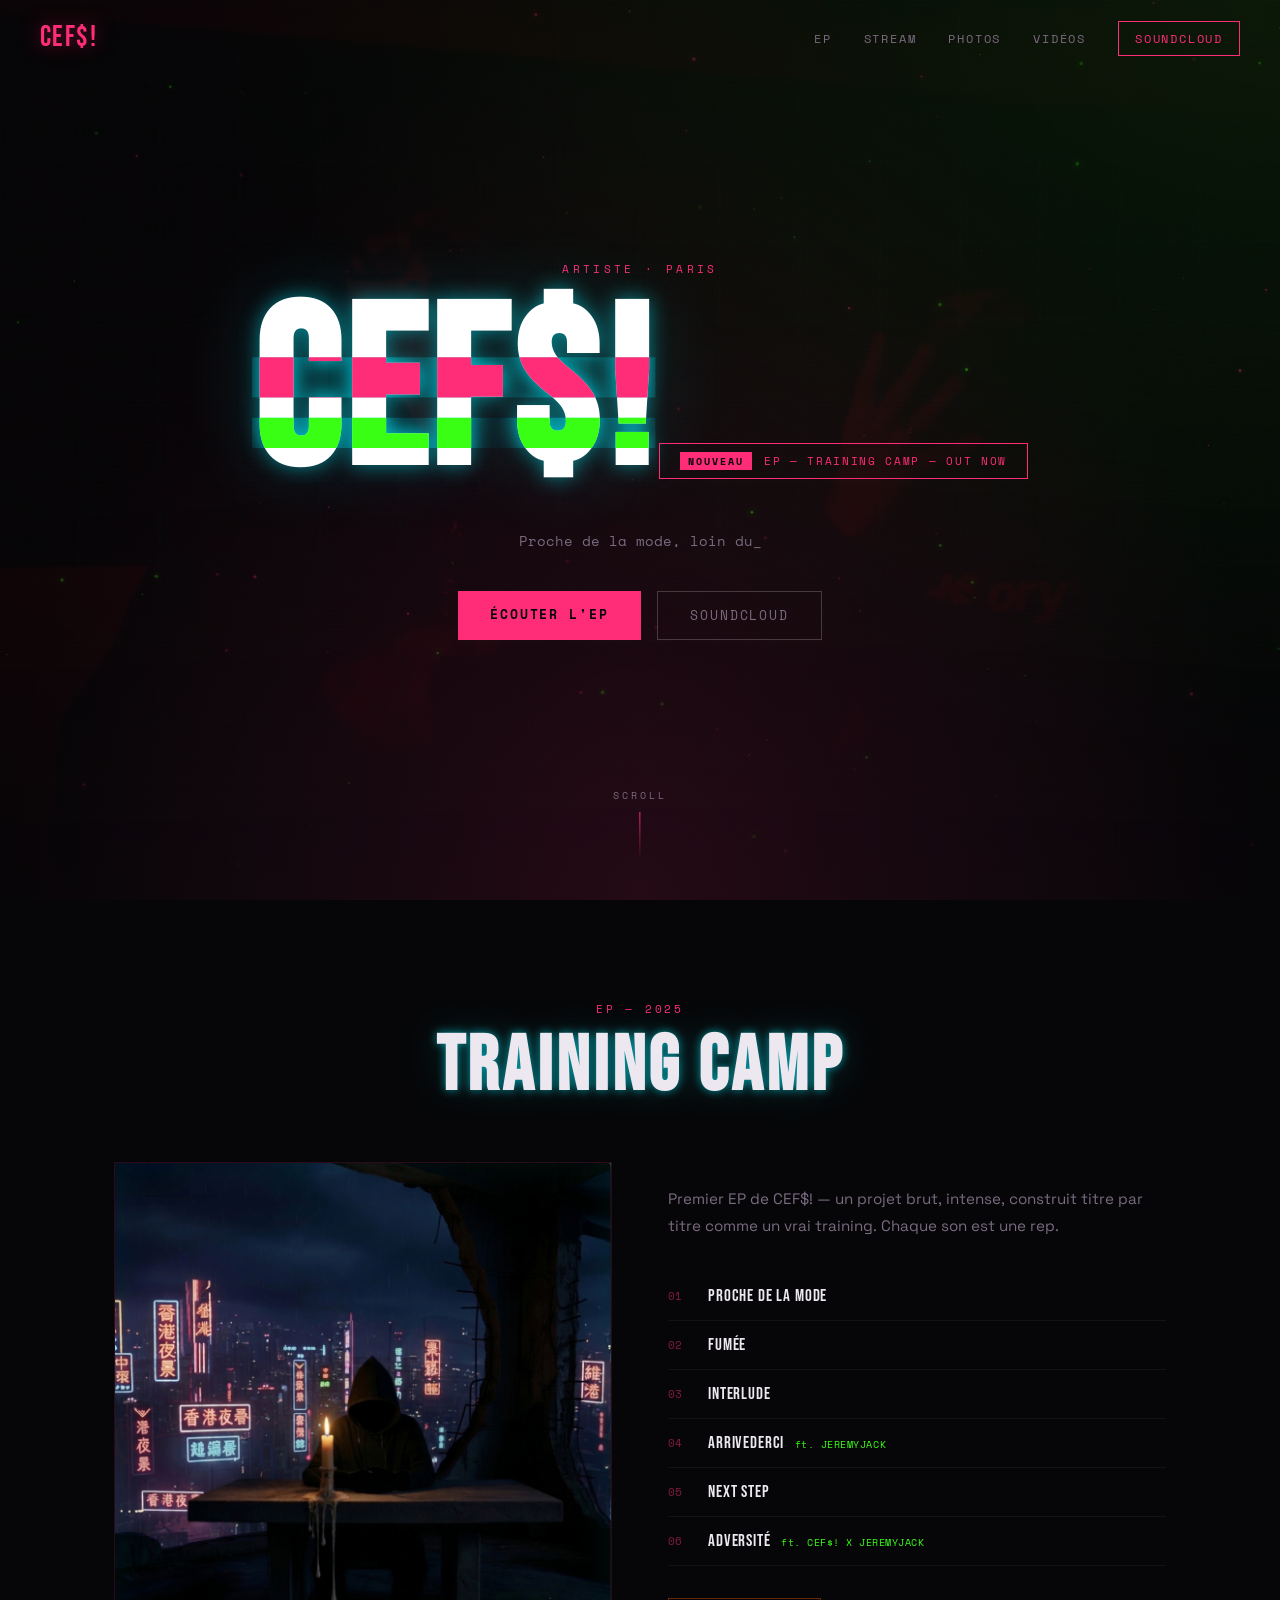
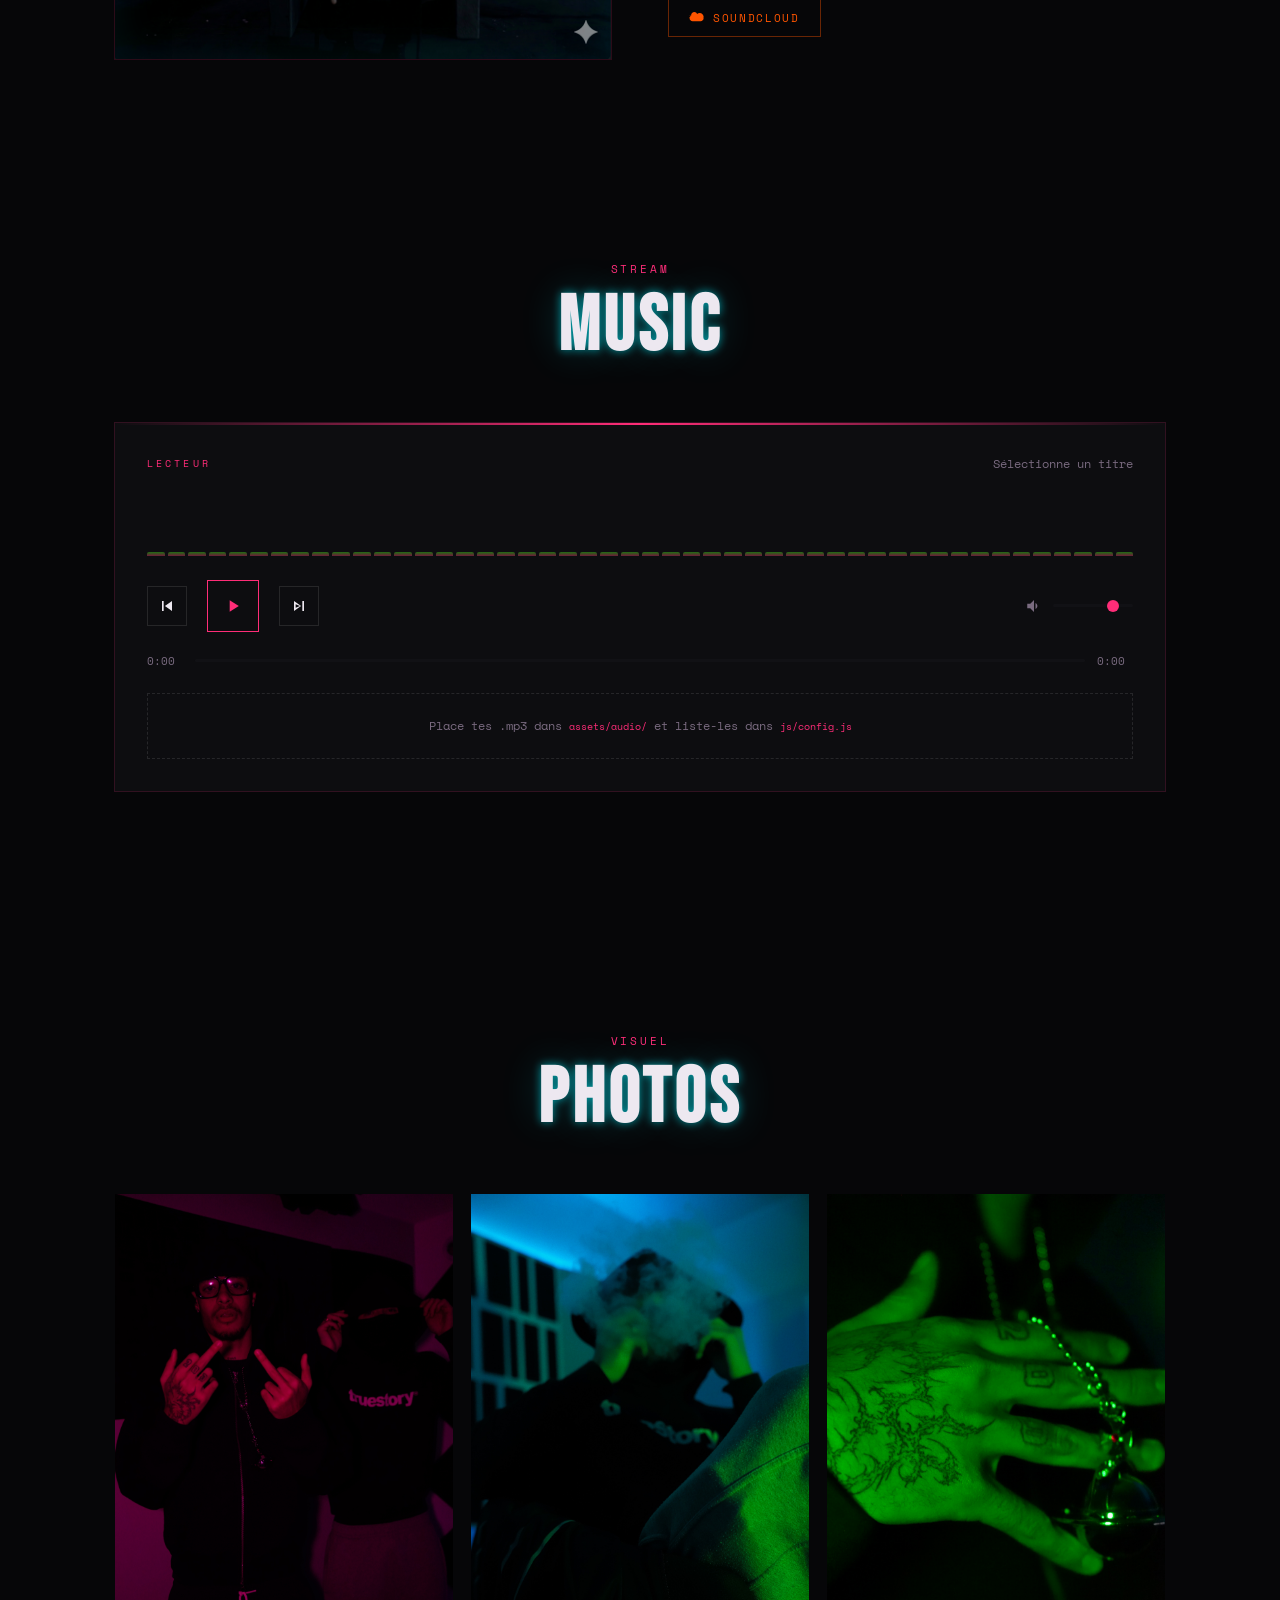
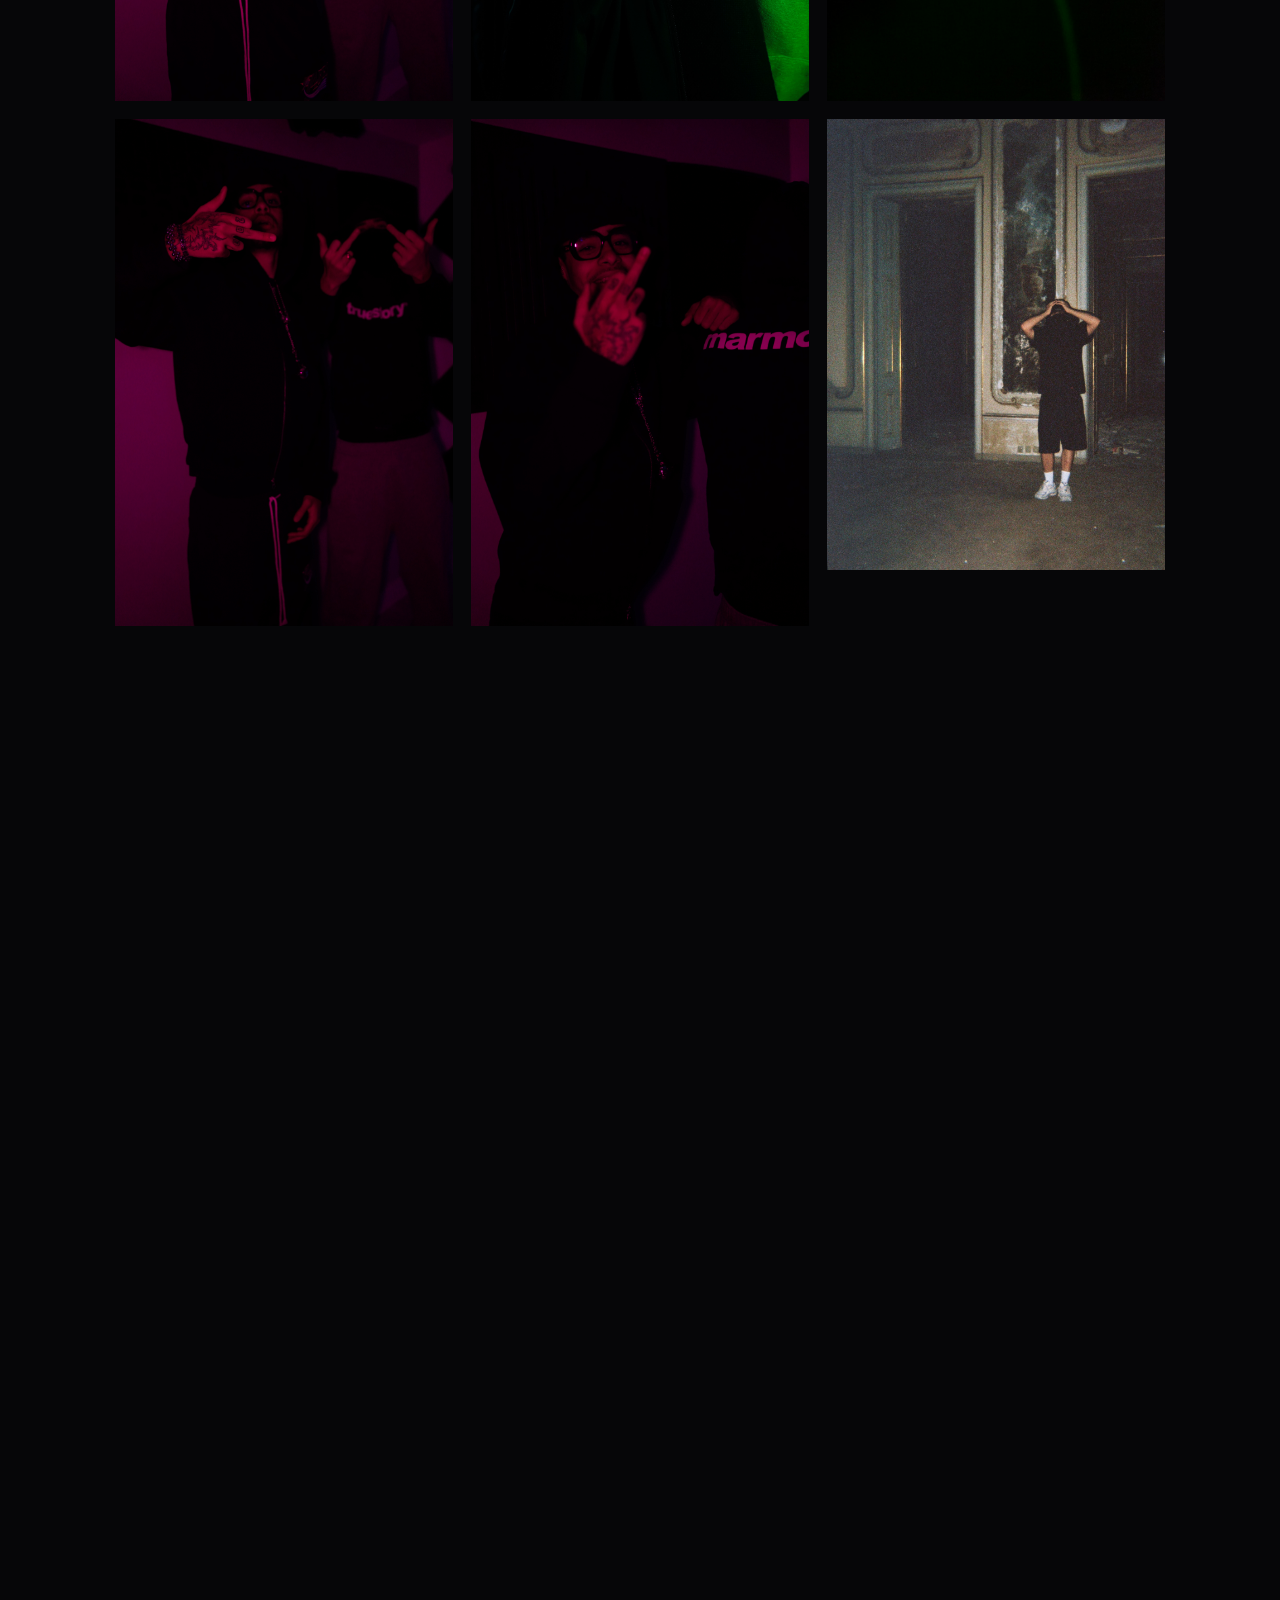
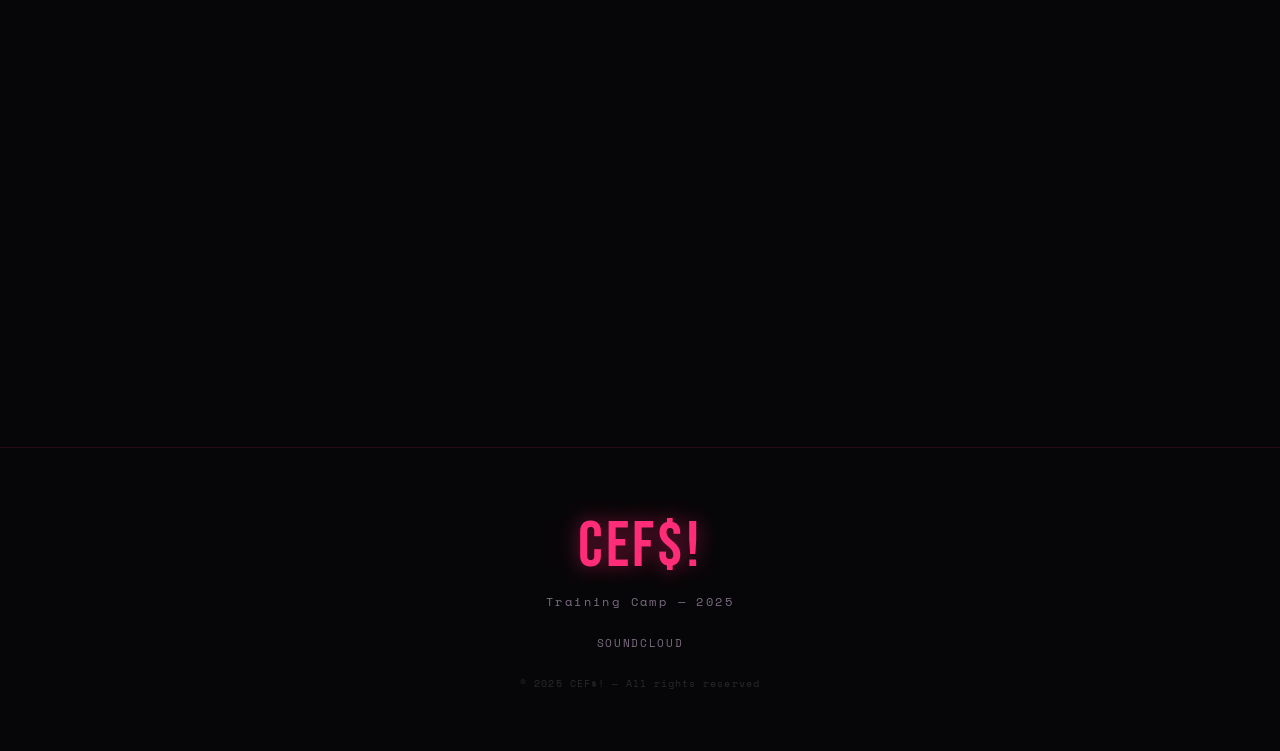
==== commit 8529b1e1: "remove SC link buttons from music section" ====
--- a/index.html
+++ b/index.html
@@ -133,20 +133,6 @@
         </div>
       </div>
 
-      <!-- SOUNDCLOUD LINKS -->
-      <div class="sc-links-wrapper reveal-up">
-        <p class="sc-links-label">ÉCOUTER SUR</p>
-        <div class="sc-links">
-          <a href="https://soundcloud.com/user-78859066/sets/training-camp" target="_blank" class="sc-link-btn">
-            <svg viewBox="0 0 24 24" fill="currentColor"><path d="M11.56 8.87V17h8.76c.96 0 1.68-.64 1.68-1.56 0-.88-.72-1.56-1.68-1.56-.08 0-.2.04-.28.04.08-.24.12-.52.12-.8 0-1.72-1.44-3.12-3.2-3.12-.36 0-.72.08-1.04.2C15.36 9.36 13.96 8.4 12.4 8.4c-.32 0-.6.08-.84.16v.31zm-1.44-.43C9.28 7.56 8.2 7 7 7 4.24 7 2 9.24 2 12s2.24 5 5 5h3.12V8.44z"/></svg>
-            Training Camp — EP
-          </a>
-          <a href="https://soundcloud.com/user-78859066" target="_blank" class="sc-link-btn sc-link-ghost">
-            <svg viewBox="0 0 24 24" fill="currentColor"><path d="M11.56 8.87V17h8.76c.96 0 1.68-.64 1.68-1.56 0-.88-.72-1.56-1.68-1.56-.08 0-.2.04-.28.04.08-.24.12-.52.12-.8 0-1.72-1.44-3.12-3.2-3.12-.36 0-.72.08-1.04.2C15.36 9.36 13.96 8.4 12.4 8.4c-.32 0-.6.08-.84.16v.31zm-1.44-.43C9.28 7.56 8.2 7 7 7 4.24 7 2 9.24 2 12s2.24 5 5 5h3.12V8.44z"/></svg>
-            Profil SoundCloud
-          </a>
-        </div>
-      </div>
     </div>
   </section>
 
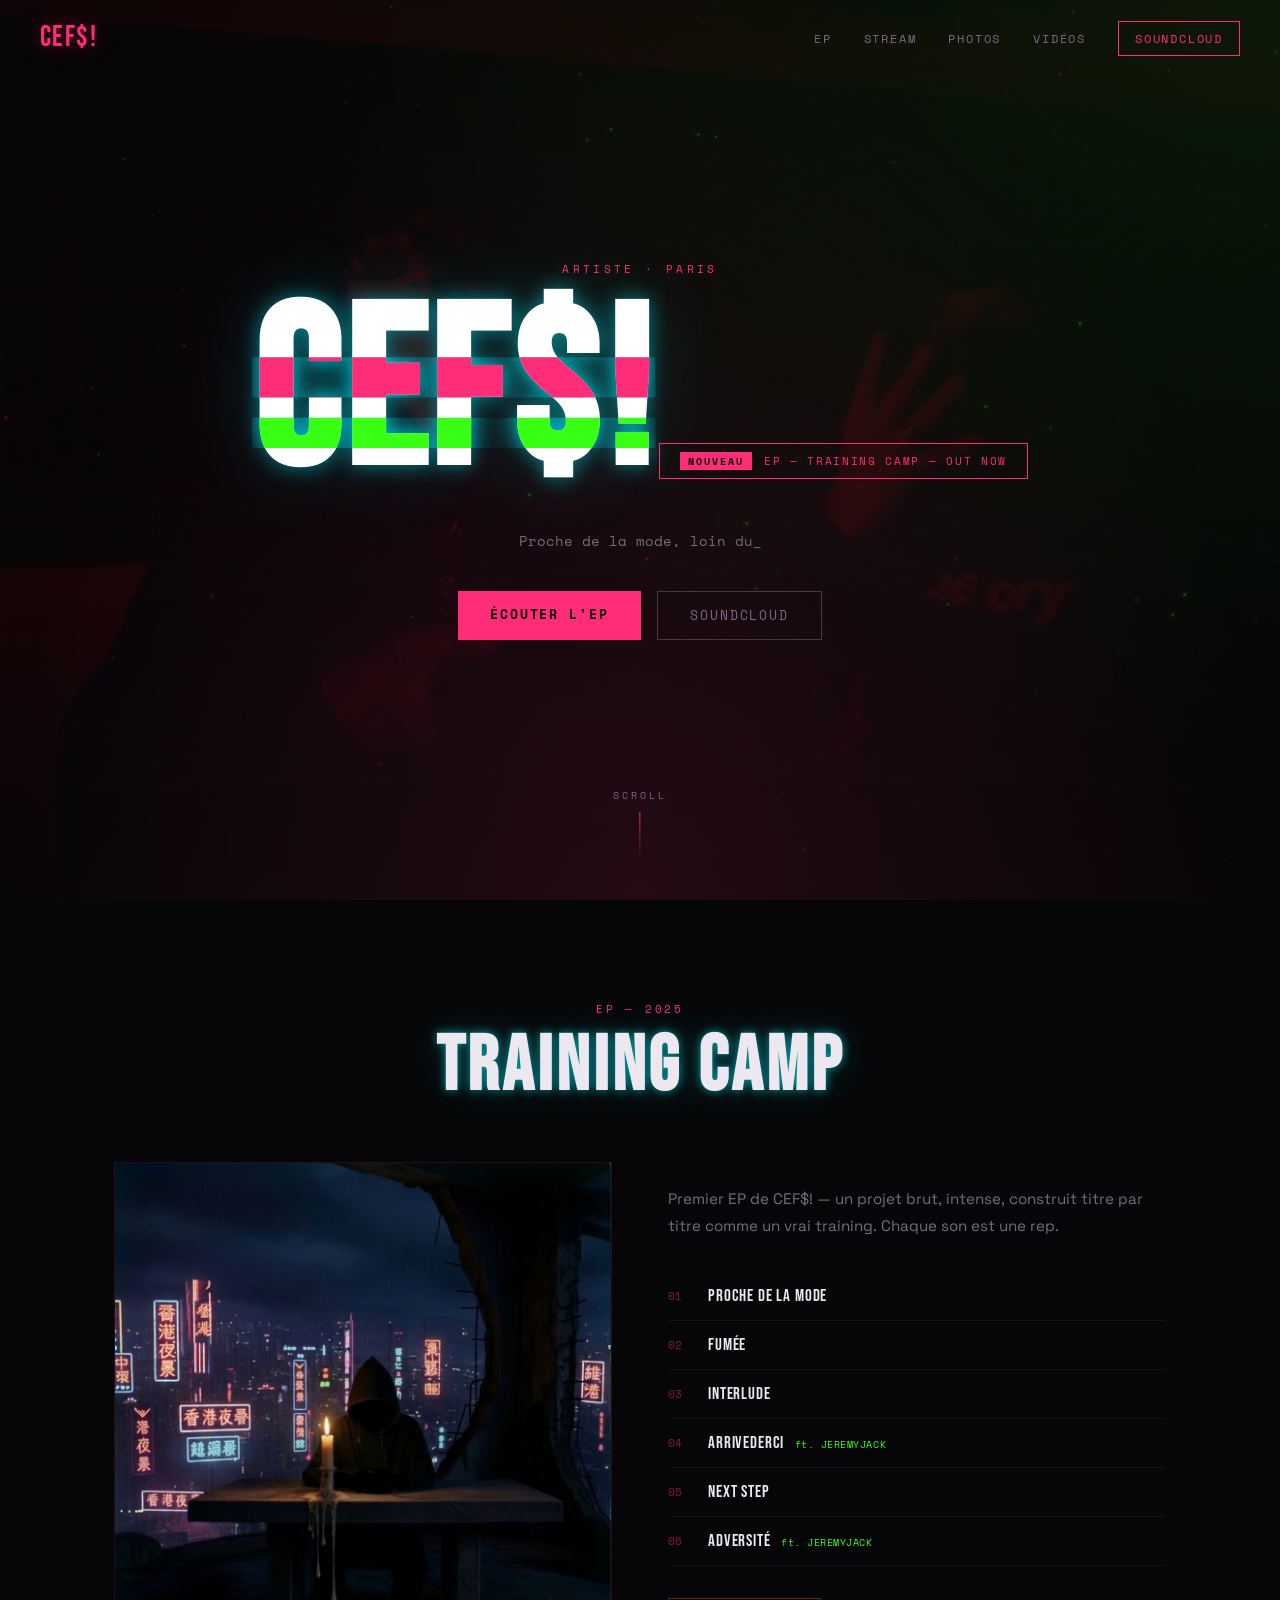
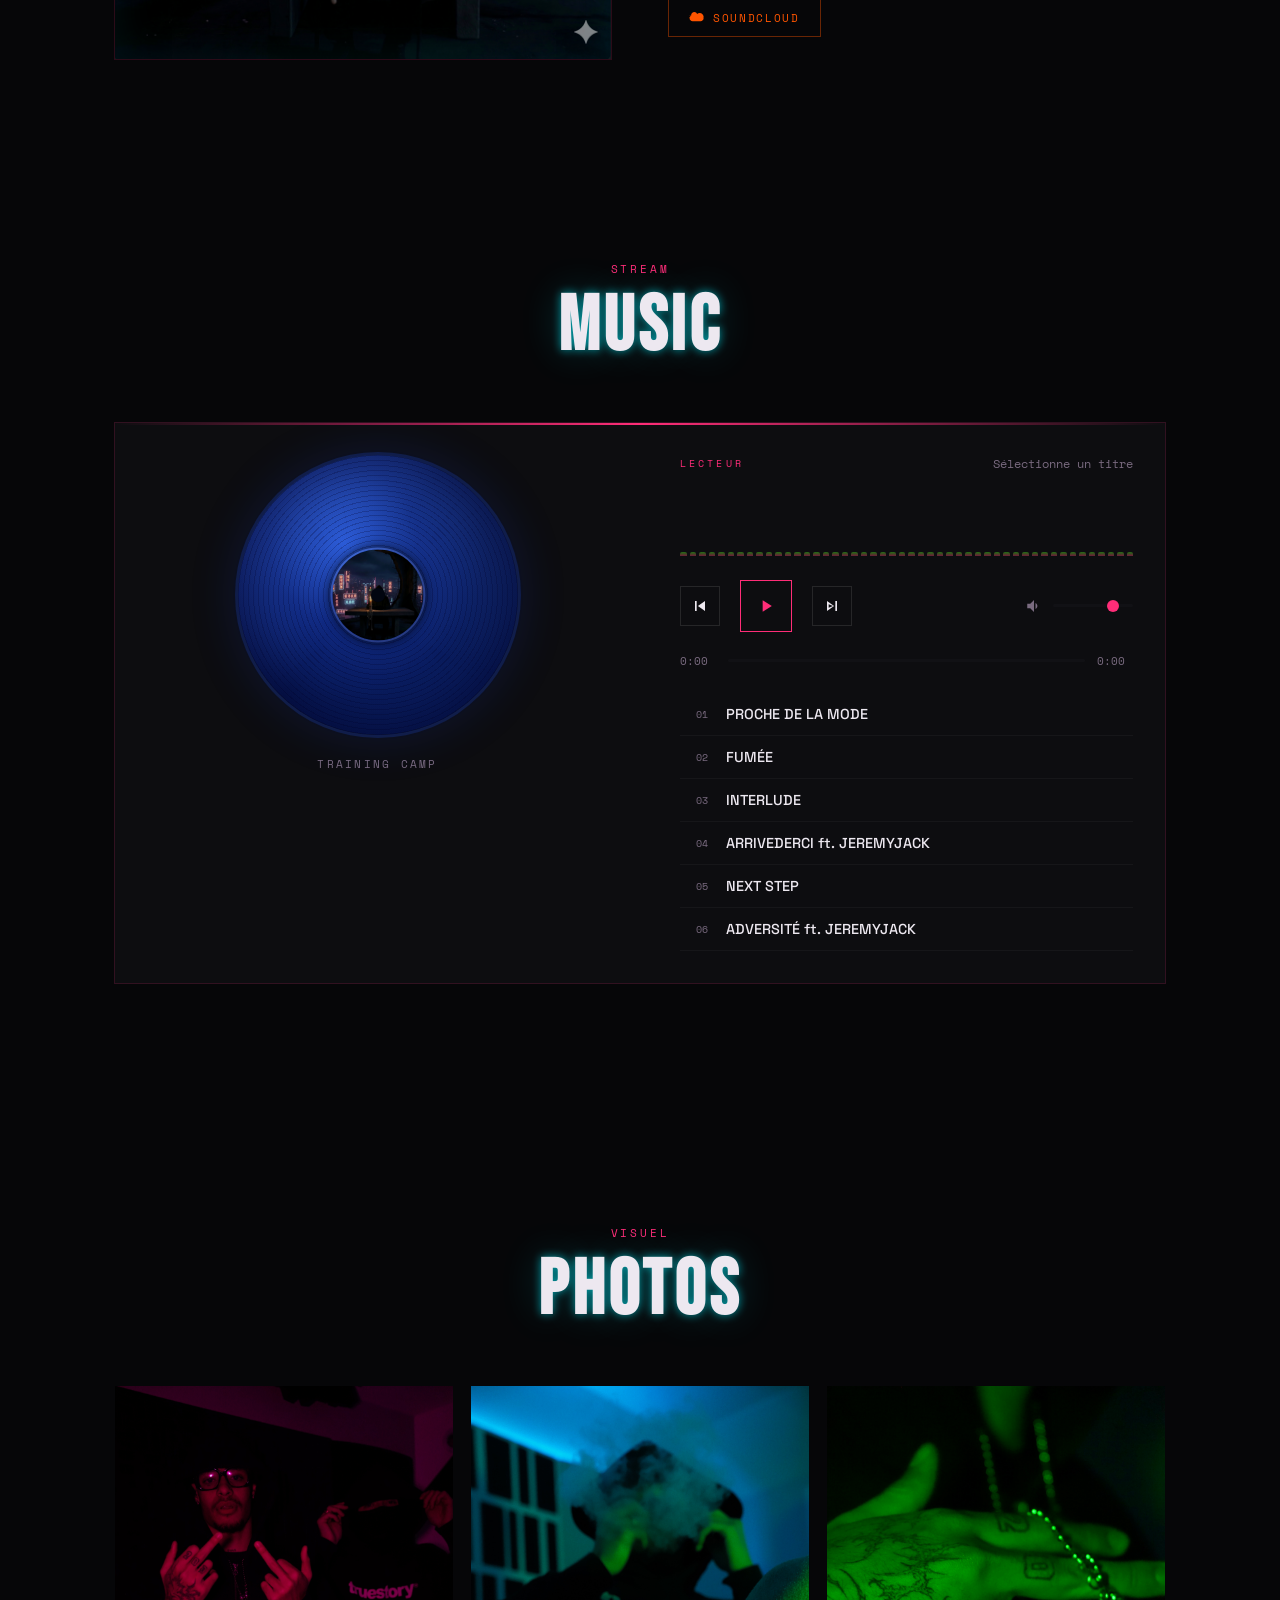
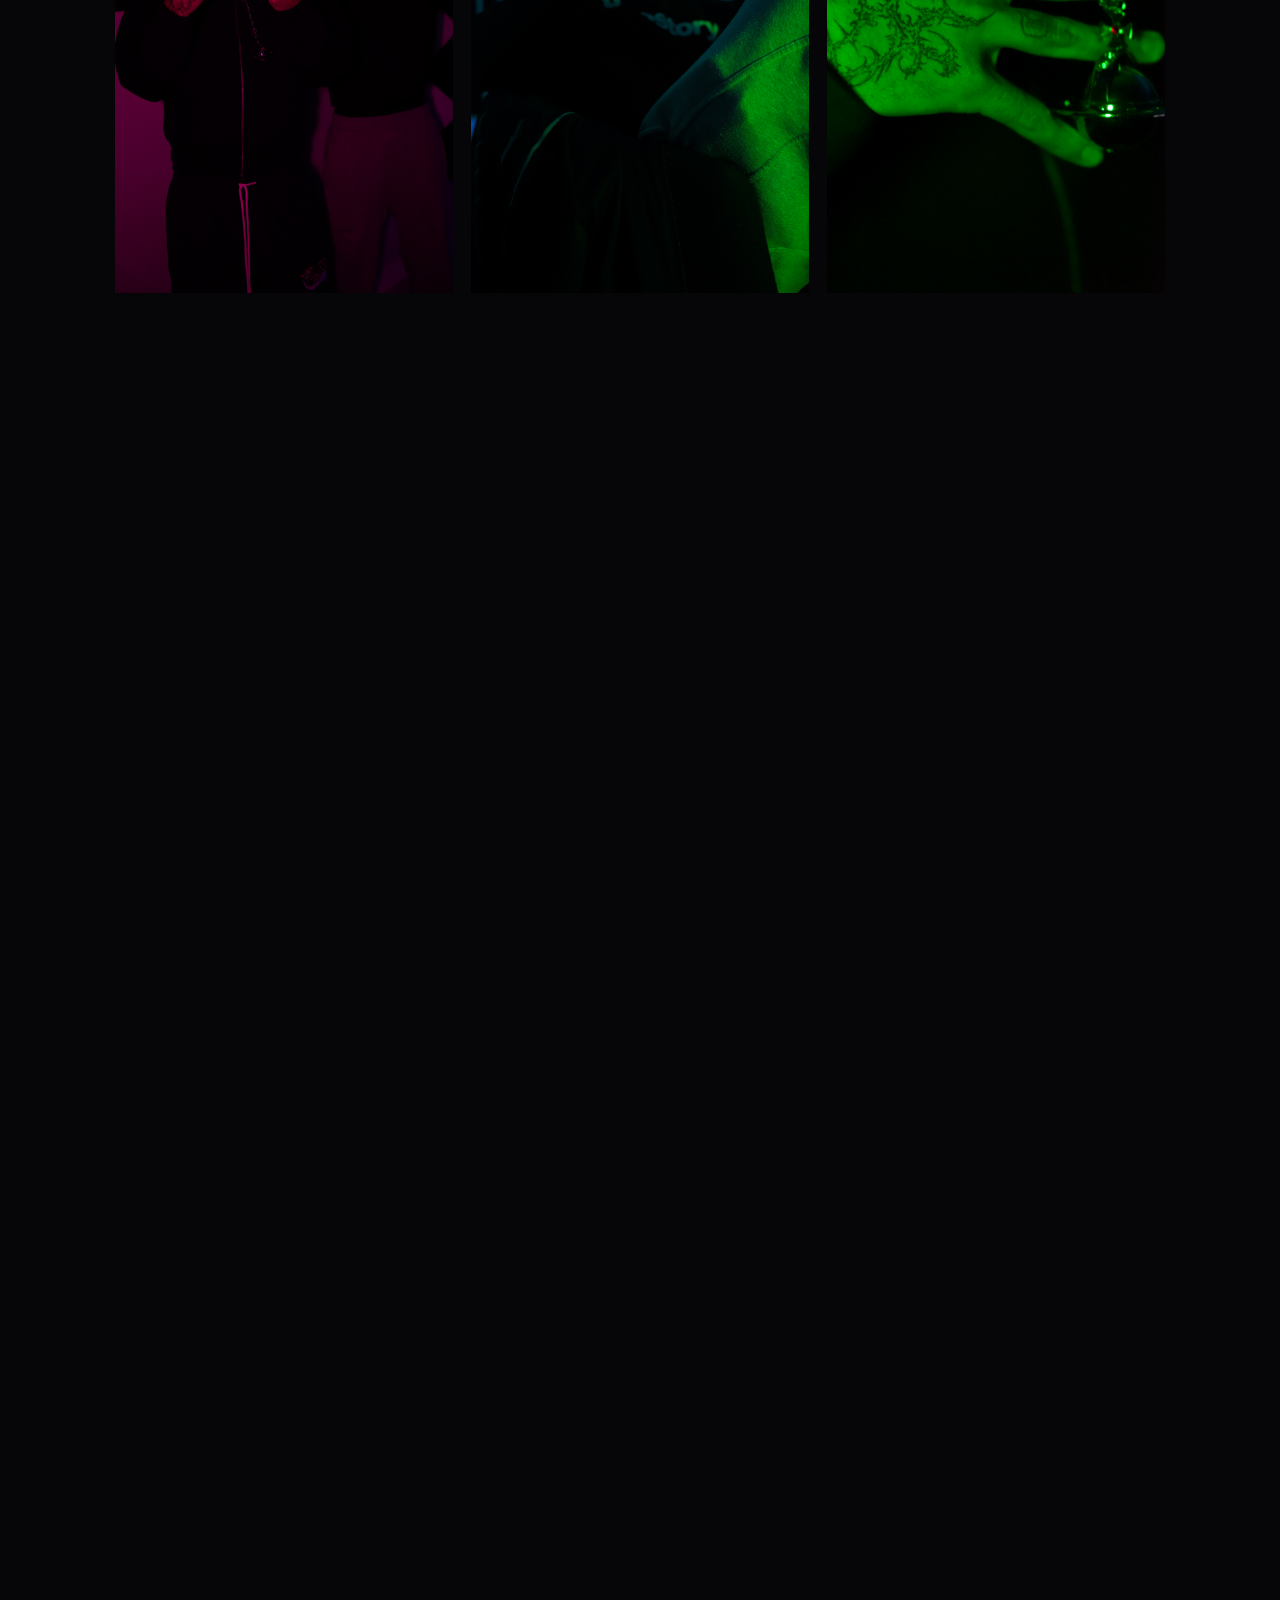
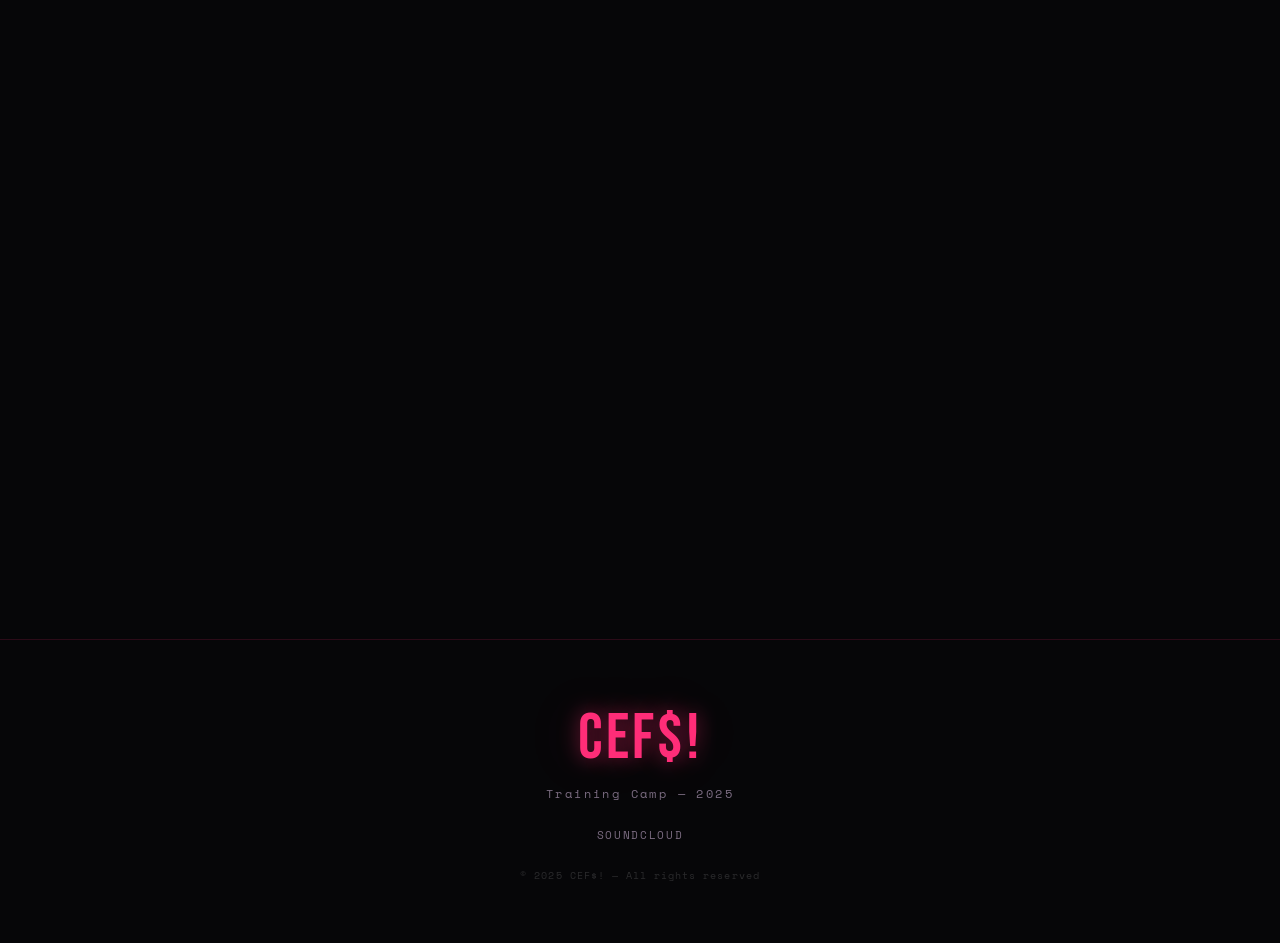
==== commit 80f5fad5: "add spinning vinyl animation to audio player" ====
--- a/index.html
+++ b/index.html
@@ -97,40 +97,54 @@
 
       <!-- LOCAL PLAYER -->
       <div class="player-wrapper reveal-up" id="local-player-section">
-        <div class="player-header">
-          <span class="player-label">LECTEUR</span>
-          <span class="player-now-playing" id="now-playing">Sélectionne un titre</span>
-        </div>
-        <div class="visualizer" id="visualizer">
-          <div class="viz-bars"></div>
-        </div>
-        <div class="player-controls">
-          <button class="ctrl-btn" id="prev-btn" aria-label="Précédent">
-            <svg viewBox="0 0 24 24" fill="currentColor"><path d="M6 6h2v12H6zm3.5 6 8.5 6V6z"/></svg>
-          </button>
-          <button class="ctrl-btn play-btn" id="play-btn" aria-label="Lecture">
-            <svg id="play-icon" viewBox="0 0 24 24" fill="currentColor"><path d="M8 5v14l11-7z"/></svg>
-            <svg id="pause-icon" viewBox="0 0 24 24" fill="currentColor" style="display:none"><path d="M6 19h4V5H6v14zm8-14v14h4V5h-4z"/></svg>
-          </button>
-          <button class="ctrl-btn" id="next-btn" aria-label="Suivant">
-            <svg viewBox="0 0 24 24" fill="currentColor"><path d="M6 18l8.5-6L6 6v12zm2-8.14 5.14 2.14L8 14.14V9.86zM16 6h2v12h-2z"/></svg>
-          </button>
-          <div class="volume-control">
-            <svg viewBox="0 0 24 24" fill="currentColor" class="vol-icon"><path d="M3 9v6h4l5 5V4L7 9H3zm13.5 3c0-1.77-1.02-3.29-2.5-4.03v8.05c1.48-.73 2.5-2.25 2.5-4.02z"/></svg>
-            <input type="range" id="volume" min="0" max="1" step="0.01" value="0.8" />
-          </div>
-        </div>
-        <div class="progress-wrapper">
-          <span class="time-current" id="time-current">0:00</span>
-          <div class="progress-bar" id="progress-bar">
-            <div class="progress-fill" id="progress-fill"></div>
-            <div class="progress-thumb" id="progress-thumb"></div>
-          </div>
-          <span class="time-total" id="time-total">0:00</span>
-        </div>
-        <div class="local-tracklist" id="local-tracklist">
-          <p class="no-tracks">Place tes .mp3 dans <code>assets/audio/</code> et liste-les dans <code>js/config.js</code></p>
-        </div>
+
+        <!-- VINYL (gauche) -->
+        <div class="vinyl-side">
+          <div class="vinyl-disc" id="vinyl-disc">
+            <div class="vinyl-label">
+              <img src="assets/photos/ep-cover.png" alt="Training Camp" id="vinyl-cover-img" />
+            </div>
+            <div class="vinyl-hole"></div>
+          </div>
+          <p class="vinyl-title" id="vinyl-track-name">Training Camp</p>
+        </div>
+
+        <!-- CONTROLS (droite) -->
+        <div class="player-right">
+          <div class="player-header">
+            <span class="player-label">LECTEUR</span>
+            <span class="player-now-playing" id="now-playing">Sélectionne un titre</span>
+          </div>
+          <div class="visualizer" id="visualizer">
+            <div class="viz-bars"></div>
+          </div>
+          <div class="player-controls">
+            <button class="ctrl-btn" id="prev-btn" aria-label="Précédent">
+              <svg viewBox="0 0 24 24" fill="currentColor"><path d="M6 6h2v12H6zm3.5 6 8.5 6V6z"/></svg>
+            </button>
+            <button class="ctrl-btn play-btn" id="play-btn" aria-label="Lecture">
+              <svg id="play-icon" viewBox="0 0 24 24" fill="currentColor"><path d="M8 5v14l11-7z"/></svg>
+              <svg id="pause-icon" viewBox="0 0 24 24" fill="currentColor" style="display:none"><path d="M6 19h4V5H6v14zm8-14v14h4V5h-4z"/></svg>
+            </button>
+            <button class="ctrl-btn" id="next-btn" aria-label="Suivant">
+              <svg viewBox="0 0 24 24" fill="currentColor"><path d="M6 18l8.5-6L6 6v12zm2-8.14 5.14 2.14L8 14.14V9.86zM16 6h2v12h-2z"/></svg>
+            </button>
+            <div class="volume-control">
+              <svg viewBox="0 0 24 24" fill="currentColor" class="vol-icon"><path d="M3 9v6h4l5 5V4L7 9H3zm13.5 3c0-1.77-1.02-3.29-2.5-4.03v8.05c1.48-.73 2.5-2.25 2.5-4.02z"/></svg>
+              <input type="range" id="volume" min="0" max="1" step="0.01" value="0.8" />
+            </div>
+          </div>
+          <div class="progress-wrapper">
+            <span class="time-current" id="time-current">0:00</span>
+            <div class="progress-bar" id="progress-bar">
+              <div class="progress-fill" id="progress-fill"></div>
+              <div class="progress-thumb" id="progress-thumb"></div>
+            </div>
+            <span class="time-total" id="time-total">0:00</span>
+          </div>
+          <div class="local-tracklist" id="local-tracklist"></div>
+        </div>
+
       </div>
 
     </div>
--- a/css/style.css
+++ b/css/style.css
@@ -198,7 +198,7 @@
   position: absolute;
   inset: 0;
   background: url('../assets/photos/IMG_0385.JPG') center/cover no-repeat;
-  opacity: 0.18;
+  opacity: 0.32;
   filter: saturate(1.4);
   z-index: -1;
 }
@@ -563,7 +563,6 @@
 .player-wrapper {
   background: var(--bg-card);
   border: 1px solid var(--border);
-  padding: 32px;
   margin-bottom: 40px;
   position: relative;
   overflow: hidden;
@@ -812,6 +811,114 @@
 }
 
 .sc-embed-wrapper iframe { display: block; }
+
+/* ---------- VINYL PLAYER ---------- */
+.player-wrapper {
+  display: flex;
+  gap: 40px;
+  align-items: flex-start;
+}
+
+.vinyl-side {
+  flex: 0 0 50%;
+  display: flex;
+  flex-direction: column;
+  align-items: center;
+  gap: 20px;
+  padding: 32px 0;
+}
+
+.player-right {
+  flex: 1;
+  min-width: 0;
+  padding: 32px 32px 32px 0;
+}
+
+/* DISC */
+.vinyl-disc {
+  width: 280px;
+  height: 280px;
+  border-radius: 50%;
+  position: relative;
+  flex-shrink: 0;
+  background:
+    repeating-radial-gradient(
+      circle at center,
+      transparent 0px,
+      transparent 4px,
+      rgba(0, 0, 40, 0.22) 4px,
+      rgba(0, 0, 40, 0.22) 5px
+    ),
+    linear-gradient(125deg, rgba(80, 130, 255, 0.25) 0%, transparent 45%, rgba(30, 80, 220, 0.2) 100%),
+    linear-gradient(200deg, rgba(100, 160, 255, 0.15) 0%, transparent 60%),
+    radial-gradient(ellipse at 38% 32%, #2756d4 0%, #0f2880 30%, #071650 58%, #020a28 100%);
+  box-shadow:
+    0 0 0 3px rgba(30, 70, 200, 0.25),
+    0 0 50px rgba(20, 60, 210, 0.2),
+    inset 0 0 50px rgba(0, 0, 40, 0.6);
+  animation: vinyl-spin 2.4s linear infinite;
+  animation-play-state: paused;
+  transition: box-shadow 0.4s ease;
+}
+
+.vinyl-disc.spinning {
+  animation-play-state: running;
+  box-shadow:
+    0 0 0 3px rgba(30, 70, 200, 0.4),
+    0 0 60px rgba(20, 60, 210, 0.35),
+    0 0 100px rgba(10, 40, 180, 0.15),
+    inset 0 0 50px rgba(0, 0, 40, 0.6);
+}
+
+@keyframes vinyl-spin {
+  from { transform: rotate(0deg); }
+  to   { transform: rotate(360deg); }
+}
+
+/* LABEL (cover au centre) */
+.vinyl-label {
+  position: absolute;
+  width: 34%;
+  height: 34%;
+  border-radius: 50%;
+  top: 50%;
+  left: 50%;
+  transform: translate(-50%, -50%);
+  overflow: hidden;
+  border: 2px solid rgba(255,255,255,0.1);
+  box-shadow: 0 0 12px rgba(0,0,0,0.8);
+  z-index: 2;
+}
+
+.vinyl-label img {
+  width: 100%;
+  height: 100%;
+  object-fit: cover;
+  display: block;
+}
+
+/* TROU CENTRAL */
+.vinyl-hole {
+  position: absolute;
+  width: 5%;
+  height: 5%;
+  border-radius: 50%;
+  background: #010510;
+  top: 50%;
+  left: 50%;
+  transform: translate(-50%, -50%);
+  z-index: 3;
+  box-shadow: 0 0 4px rgba(0,0,0,0.9);
+}
+
+.vinyl-title {
+  font-family: var(--font-mono);
+  font-size: 0.7rem;
+  letter-spacing: 0.2em;
+  color: var(--text-muted);
+  text-transform: uppercase;
+  text-align: center;
+}
 
 /* ---------- SOUNDCLOUD LINKS ---------- */
 .sc-links-wrapper {
@@ -1159,6 +1266,10 @@
   .nav-links a { font-size: 0.9rem; }
   .nav-burger { display: flex; z-index: 100; }
 
+  .player-wrapper { flex-direction: column; align-items: center; }
+  .vinyl-side { padding: 24px 0 0; }
+  .player-right { padding: 0 20px 24px; width: 100%; }
+  .vinyl-disc { width: 220px; height: 220px; }
   .ep-layout { grid-template-columns: 1fr; gap: 40px; }
   .gallery-grid { columns: 2; }
   .gallery-placeholder { grid-template-columns: repeat(2, 1fr); }
